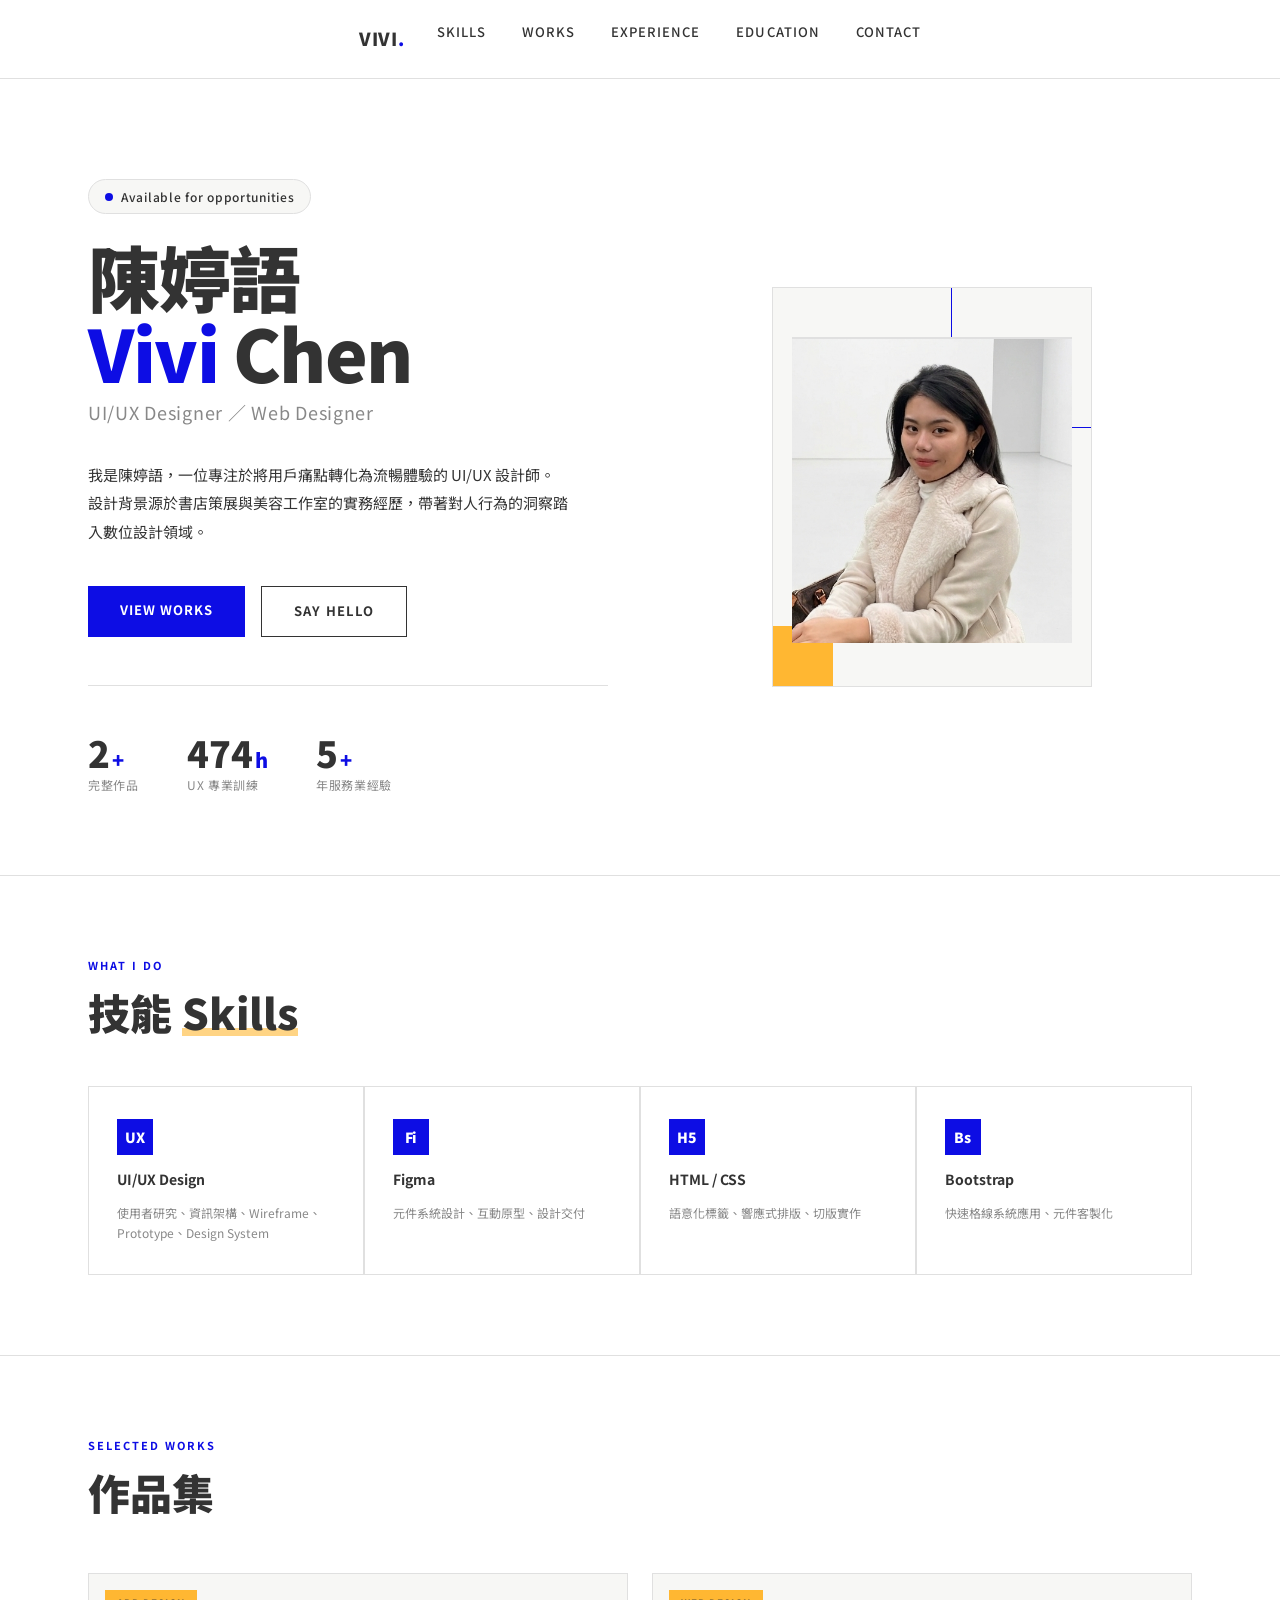
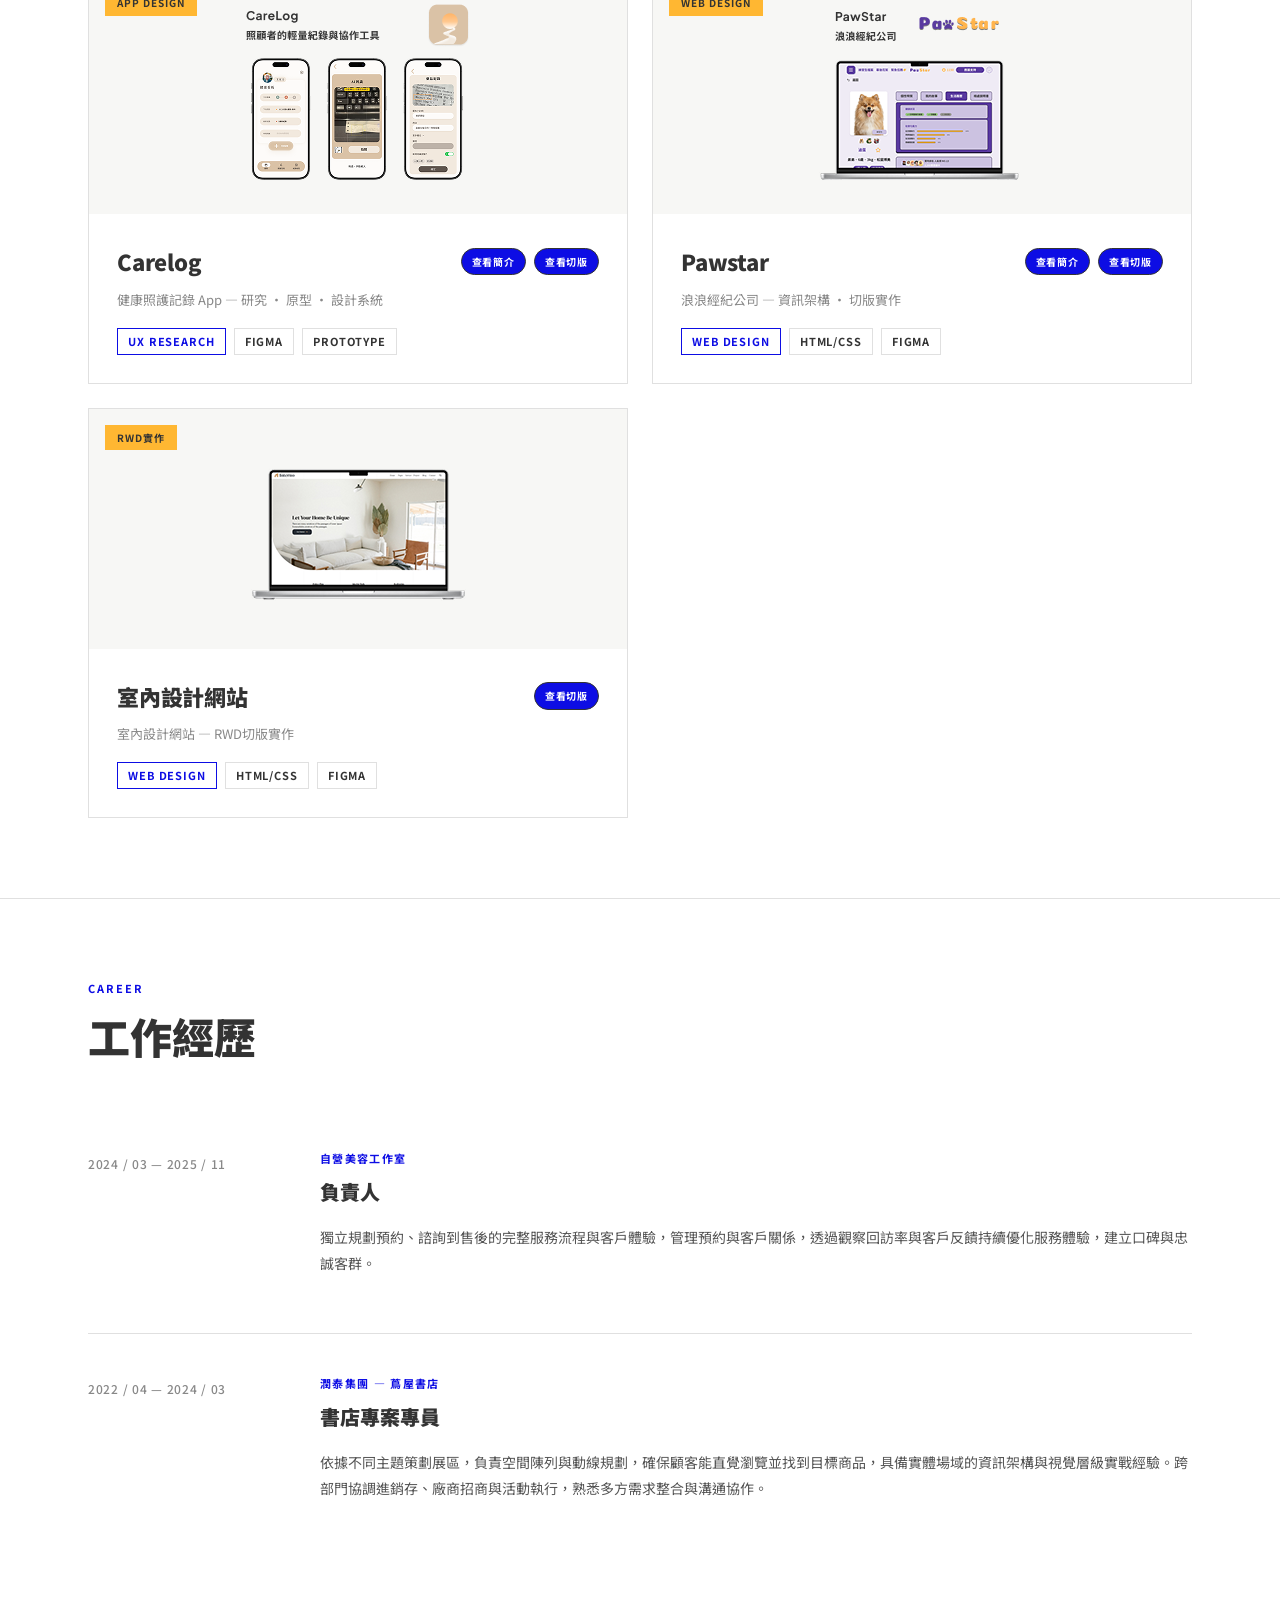
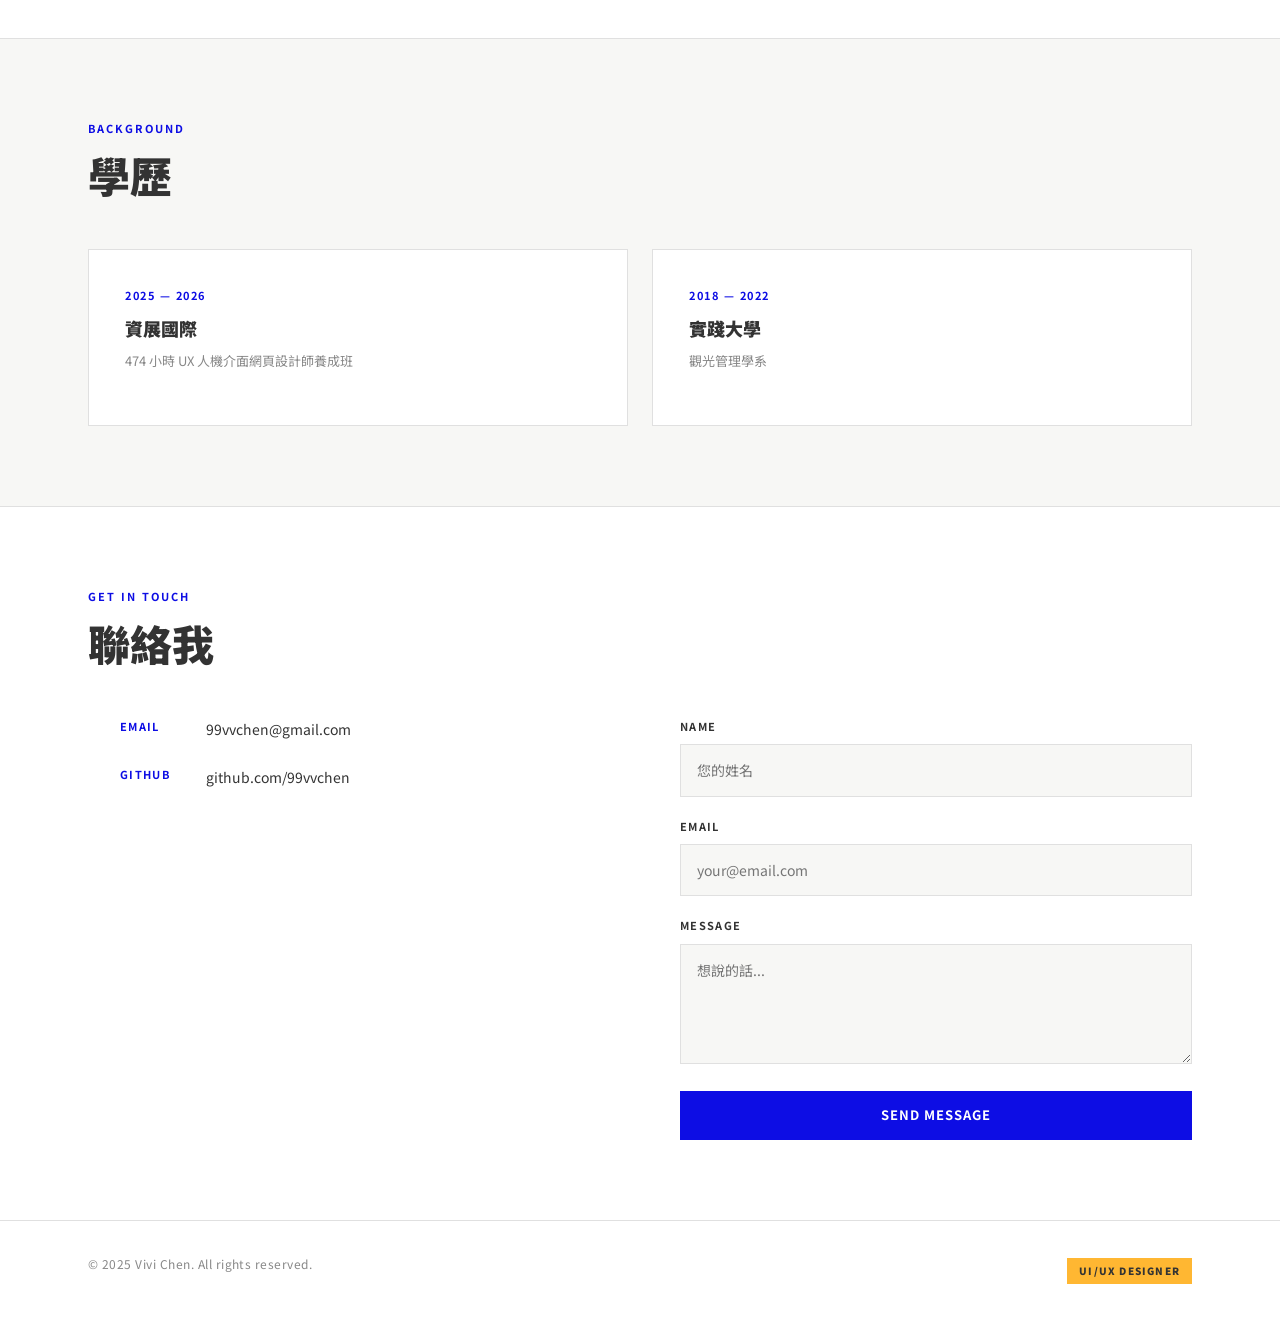
==== index.html @ 9d4f427c "initial commit" ====
<!DOCTYPE html>
<html lang="zh-TW">

<head>
  <meta charset="UTF-8" />
  <meta name="viewport" content="width=device-width, initial-scale=1.0" />
  <title>陳婷語 Vivi Chen｜UI/UX Designer</title>

  <!-- Google Fonts -->
  <link rel="preconnect" href="https://fonts.googleapis.com" />
  <link rel="preconnect" href="https://fonts.gstatic.com" crossorigin />
  <link href="https://fonts.googleapis.com/css2?family=Noto+Sans+TC:wght@300;400;500;700;900&display=swap"
    rel="stylesheet" />

  <!-- Bootstrap 5 -->
  <link rel="stylesheet" href="https://cdnjs.cloudflare.com/ajax/libs/bootstrap/5.3.3/css/bootstrap.min.css" />
  <link rel="stylesheet" href="style.css">


</head>

<body>

  <!-- ===== NAVBAR ===== -->
  <nav class="navbar">
    <div class="navbar-inner">
      <a href="#hero" class="navbar-logo">VIVI<span>.</span></a>
      <ul class="nav-links">
        <li><a href="#skills">Skills</a></li>
        <li><a href="#projects">Works</a></li>
        <li><a href="#experience">Experience</a></li>
        <li><a href="#education">Education</a></li>
        <li><a href="#contact">Contact</a></li>
      </ul>
    </div>
  </nav>

  <!-- ===== HERO ===== -->
  <section id="hero">
    <div class="section-wrap">
      <div class="hero-layout">
        <!-- Left -->
        <div>
          <div class="hero-badge">
            <span class="dot"></span>
            Available for opportunities
          </div>
          <h1 class="hero-name">
            陳婷語<br>
            <span class="highlight">Vivi</span> Chen
          </h1>
          <p class="hero-role">UI/UX Designer ／ Web Designer</p>
          <p class="hero-desc">
            <!-- 自我介紹 —— 請替換下方文字 -->
            我是陳婷語，一位專注於將用戶痛點轉化為流暢體驗的 UI/UX 設計師。設計背景源於書店策展與美容工作室的實務經歷，帶著對人行為的洞察踏入數位設計領域。
          </p>
          <div class="hero-cta-group">
            <a href="#projects" class="btn-primary-custom">View Works</a>
            <a href="mailto:99vvchen@gmail.com" class="btn-outline-custom">Say Hello</a>
          </div>

          <!-- Stats -->
          <div class="hero-stats">
            <div class="stat-item">
              <div class="stat-num">2<span>+</span></div>
              <div class="stat-label">完整作品</div>
            </div>
            <div class="stat-item">
              <div class="stat-num">474<span>h</span></div>
              <div class="stat-label">UX 專業訓練</div>
            </div>
            <div class="stat-item">
              <div class="stat-num">5<span>+</span></div>
              <div class="stat-label">年服務業經驗</div>
            </div>
          </div>
        </div>

        <!-- Right (Photo) -->
        <div class="hero-visual">
          <div class="hero-photo-frame">
            <div class="hero-photo-placeholder">
              <!-- 替換為 <img src="your-photo.jpg"> -->
              <svg viewBox="0 0 24 24" fill="none" stroke="currentColor" stroke-width="1.5">
                <circle cx="12" cy="8" r="4" />
                <path d="M4 20c0-4 3.6-7 8-7s8 3 8 7" />
              </svg>
              <img class="hero-photo" src="./img/profile.png" alt=""></span>
            </div>
          </div>
        </div>
      </div>
    </div>
  </section>

  <!-- ===== SKILLS ===== -->
  <section id="skills">
    <div class="section-wrap">
      <p class="section-title">What I do</p>
      <h2 class="section-heading">技能 <span class="accent-underline">Skills</span></h2>
      <div class="skills-grid">

        <div class="skill-cell">
          <div class="skill-icon">UX</div>
          <div class="skill-name">UI/UX Design</div>
          <div class="skill-desc">使用者研究、資訊架構、Wireframe、Prototype、Design System</div>
        </div>

        <div class="skill-cell">
          <div class="skill-icon">Fi</div>
          <div class="skill-name">Figma</div>
          <div class="skill-desc">元件系統設計、互動原型、設計交付</div>
        </div>

        <div class="skill-cell">
          <div class="skill-icon">H5</div>
          <div class="skill-name">HTML / CSS</div>
          <div class="skill-desc">語意化標籤、響應式排版、切版實作</div>
        </div>

        <div class="skill-cell">
          <div class="skill-icon">Bs</div>
          <div class="skill-name">Bootstrap</div>
          <div class="skill-desc">快速格線系統應用、元件客製化</div>
        </div>

        <!-- 可繼續新增 skill-cell -->

      </div>
    </div>
  </section>

  <!-- ===== PROJECTS ===== -->
  <section id="projects">
    <div class="section-wrap">
      <div class="projects-header">
        <div>
          <p class="section-title">Selected Works</p>
          <h2 class="section-heading">作品集</h2>
        </div>
      </div>
      <div class="projects-grid">

        <!-- Project 1 : Carelog -->
        <div class="project-card">
          <div class="project-thumb">
            <div class="project-thumb-label">App Design</div>
            <span><img class="project-cover-1" src="./img/carelog-cover.png" alt=""></span>
          </div>
          <div class="project-body">
            <div class="project-title-row">
              <p class="project-title">Carelog</p>
              <div class="project-btns">
                <a class="project-btn" href="https://www.figma.com/deck/brdWkbtN0t5r2YadvaaZKV" target="_blank">查看簡介</a>
                <a class="project-btn" href="https://99vvchen.github.io/carelog-health-platform/"
                  target="_blank">查看切版</a>
              </div>
            </div>
            <p class="project-sub">健康照護記錄 App — 研究 · 原型 · 設計系統</p>
            <div class="project-tags">
              <span class="tag blue">UX Research</span>
              <span class="tag">Figma</span>
              <span class="tag">Prototype</span>
            </div>
          </div>
        </div>

        <!-- Project 2 : Pawstar -->
        <div class="project-card">
          <div class="project-thumb">
            <!-- 替換為 <img src="pawstar-cover.jpg" style="width:100%;height:100%;object-fit:cover;"> -->
            <div class="project-thumb-label">Web Design</div>
            <span><img class="project-cover-2" src="./img/pawstar-cover.png" alt=""></span>
          </div>
          <div class="project-body">
            <div class="project-title-row">
              <p class="project-title">Pawstar</p>
              <div class="project-btns">
                <a class="project-btn" href="#" target="_blank">查看簡介</a>
                <a class="project-btn" href="#" target="_blank">查看切版</a>
              </div>
            </div>
            <p class="project-sub">浪浪經紀公司 — 資訊架構 · 切版實作</p>
            <div class="project-tags">
              <span class="tag blue">Web Design</span>
              <span class="tag">HTML/CSS</span>
              <span class="tag">Figma</span>
            </div>
          </div>
        </div>

        <!-- 可繼續新增 project-card -->
        <!-- Project 3 : 室內設計 -->
        <div class="project-card">
          <div class="project-thumb">
            <!-- 替換為 <img src="pawstar-cover.jpg" style="width:100%;height:100%;object-fit:cover;"> -->
            <div class="project-thumb-label">RWD實作</div>
            <span><img class="project-cover-2" src="./img/interio-cover.png" alt=""></span>
          </div>
          <div class="project-body">
            <div class="project-title-row">
              <p class="project-title">室內設計網站</p>
              <div class="project-btns">
                <a class="project-btn" href="https://99vvchen.github.io/interiorDesign/" target="_blank">查看切版</a>
              </div>
            </div>
            <p class="project-sub">室內設計網站 — RWD切版實作</p>
            <div class="project-tags">
              <span class="tag blue">Web Design</span>
              <span class="tag">HTML/CSS</span>
              <span class="tag">Figma</span>
            </div>
          </div>
        </div>

      </div>
    </div>
  </section>

  <!-- ===== EXPERIENCE ===== -->
  <section id="experience">
    <div class="section-wrap">
      <p class="section-title">Career</p>
      <h2 class="section-heading">工作經歷</h2>
      <div class="exp-list">

        <div class="exp-item">
          <div class="exp-period">2024 / 03 — 2025 / 11</div>
          <div>
            <p class="exp-company">自營美容工作室</p>
            <p class="exp-role">負責人</p>
            <p class="exp-desc">
              獨立規劃預約、諮詢到售後的完整服務流程與客戶體驗，管理預約與客戶關係，透過觀察回訪率與客戶反饋持續優化服務體驗，建立口碑與忠誠客群。
            </p>
          </div>
        </div>

        <div class="exp-item">
          <div class="exp-period">2022 / 04 — 2024 / 03</div>
          <div>
            <p class="exp-company">潤泰集團 — 蔦屋書店</p>
            <p class="exp-role">書店專案專員</p>
            <p class="exp-desc">
              依據不同主題策劃展區，負責空間陳列與動線規劃，確保顧客能直覺瀏覽並找到目標商品，具備實體場域的資訊架構與視覺層級實戰經驗。跨部門協調進銷存、廠商招商與活動執行，熟悉多方需求整合與溝通協作。
            </p>
          </div>
        </div>

      </div>
    </div>
  </section>

  <!-- ===== EDUCATION ===== -->
  <section id="education">
    <div class="section-wrap">
      <p class="section-title">Background</p>
      <h2 class="section-heading">學歷</h2>
      <div class="edu-grid">

        <div class="edu-card">
          <p class="edu-year">2025 — 2026</p>
          <p class="edu-school">資展國際</p>
          <p class="edu-dept">474 小時 UX 人機介面網頁設計師養成班</p>
        </div>

        <div class="edu-card">
          <p class="edu-year">2018 — 2022</p>
          <p class="edu-school">實踐大學</p>
          <p class="edu-dept">觀光管理學系</p>
        </div>

      </div>
    </div>
  </section>

  <!-- ===== CONTACT ===== -->
  <section id="contact">
    <div class="section-wrap">
      <p class="section-title">Get in touch</p>
      <h2 class="section-heading">聯絡我</h2>
      <div class="contact-inner">

        <!-- Info -->
        <div>
          <ul class="contact-info-list">
            <li>
              <span class="contact-label">Email</span>
              <span class="contact-val"><a href="mailto:99vvchen@gmail.com">99vvchen@gmail.com</a></span>
            </li>
            <li>
              <span class="contact-label">GitHub</span>
              <span class="contact-val"><a href="https://github.com/99vvchen"
                  target="_blank">github.com/99vvchen</a></span>
            </li>
          </ul>
        </div>

        <!-- Form -->
        <div class="contact-form">
          <div class="form-field">
            <label>Name</label>
            <input type="text" placeholder="您的姓名" />
          </div>
          <div class="form-field">
            <label>Email</label>
            <input type="email" placeholder="your@email.com" />
          </div>
          <div class="form-field">
            <label>Message</label>
            <textarea placeholder="想說的話..."></textarea>
          </div>
          <button class="btn-primary-custom" style="width:100%;cursor:pointer;">Send Message</button>
        </div>

      </div>
    </div>
  </section>

  <!-- ===== FOOTER ===== -->
  <footer>
    <div class="section-wrap">
      <div class="footer-inner">
        <p class="footer-copy">© 2025 Vivi Chen. All rights reserved.</p>
        <span class="footer-tag">UI/UX Designer</span>
      </div>
    </div>
  </footer>

  <!-- Bootstrap JS -->
  <script src="https://cdnjs.cloudflare.com/ajax/libs/bootstrap/5.3.3/js/bootstrap.bundle.min.js"></script>

</body>

</html>
---- style.css ----
/* ===== CSS VARIABLES ===== */
    :root {
      --primary:   #333333;
      --accent-b:  #0D0DE4;
      --accent-y:  #FFB732;
      --white:     #ffffff;
      --light-bg:  #F7F7F5;
      --border:    #E0E0E0;
      --text-muted: #888888;
      --font: 'Noto Sans TC', sans-serif;
    }

    /* ===== BASE ===== */
    *, *::before, *::after { box-sizing: border-box; margin: 0; padding: 0; }
    html { scroll-behavior: smooth; }
    body {
      font-family: var(--font);
      color: var(--primary);
      background: var(--white);
      line-height: 1.75;
      font-size: 15px;
    }

    /* ===== NAVBAR ===== */
    .navbar {
      background: var(--white);
      border-bottom: 1.5px solid var(--border);
      padding: 0 0;
      position: sticky;
      top: 0;
      z-index: 1000;
    }
    .navbar-inner {
      display: flex;
      align-items: center;
      justify-content: space-between;
      padding: 18px 48px;
      max-width: 1200px;
      margin: 0 auto;
    }
    .navbar-logo {
      font-size: 18px;
      font-weight: 900;
      letter-spacing: .04em;
      color: var(--primary);
      text-decoration: none;
    }
    .navbar-logo span { color: var(--accent-b); }
    .nav-links {
      display: flex;
      gap: 36px;
      list-style: none;
    }
    .nav-links a {
      font-size: 13px;
      font-weight: 500;
      letter-spacing: .08em;
      text-transform: uppercase;
      color: var(--primary);
      text-decoration: none;
      position: relative;
      transition: color .2s;
    }
    .nav-links a::after {
      content: '';
      position: absolute;
      bottom: -3px; left: 0;
      width: 0; height: 2px;
      background: var(--accent-b);
      transition: width .25s;
    }
    .nav-links a:hover { color: var(--accent-b); }
    .nav-links a:hover::after { width: 100%; }

    /* ===== SECTION WRAPPER ===== */
    .section-wrap {
      max-width: 1200px;
      margin: 0 auto;
      padding: 0 48px;
    }
    .section-title {
      font-size: 11px;
      font-weight: 700;
      letter-spacing: .18em;
      text-transform: uppercase;
      color: var(--accent-b);
      margin-bottom: 12px;
    }
    .section-heading {
      font-size: clamp(28px, 4vw, 42px);
      font-weight: 900;
      line-height: 1.2;
      color: var(--primary);
    }

    /* ===== HERO ===== */
    #hero {
      padding: 100px 0 80px;
      border-bottom: 1.5px solid var(--border);
    }
    .hero-layout {
      display: grid;
      grid-template-columns: 1fr 1fr;
      gap: 64px;
      align-items: center;
    }
    .hero-badge {
      display: inline-flex;
      align-items: center;
      gap: 8px;
      background: var(--light-bg);
      border: 1.5px solid var(--border);
      border-radius: 100px;
      padding: 6px 16px;
      font-size: 12px;
      font-weight: 500;
      letter-spacing: .06em;
      margin-bottom: 24px;
    }
    .hero-badge .dot {
      width: 8px; height: 8px;
      border-radius: 50%;
      background: var(--accent-b);
    }
    .hero-name {
      font-size: clamp(40px, 6vw, 72px);
      font-weight: 900;
      line-height: 1.05;
      letter-spacing: -.02em;
      color: var(--primary);
      margin-bottom: 8px;
    }
    .hero-name .highlight {
      color: var(--accent-b);
    }
    .hero-role {
      font-size: clamp(14px, 2vw, 18px);
      font-weight: 400;
      color: var(--text-muted);
      margin-bottom: 32px;
      letter-spacing: .04em;
    }
    .hero-desc {
      font-size: 15px;
      line-height: 1.9;
      color: var(--primary);
      margin-bottom: 40px;
      max-width: 480px;
    }
    .hero-cta-group { display: flex; gap: 16px; flex-wrap: wrap; }
    .btn-primary-custom {
      background: var(--accent-b);
      color: var(--white);
      border: none;
      padding: 13px 32px;
      font-size: 13px;
      font-weight: 700;
      letter-spacing: .08em;
      text-transform: uppercase;
      text-decoration: none;
      display: inline-block;
      transition: background .2s, transform .15s;
    }
    .btn-primary-custom:hover {
      background: #0b0bc4;
      color: var(--white);
      transform: translateY(-2px);
    }
    .btn-outline-custom {
      background: transparent;
      color: var(--primary);
      border: 1.5px solid var(--primary);
      padding: 13px 32px;
      font-size: 13px;
      font-weight: 700;
      letter-spacing: .08em;
      text-transform: uppercase;
      text-decoration: none;
      display: inline-block;
      transition: background .2s, color .2s;
    }
    .btn-outline-custom:hover {
      background: var(--primary);
      color: var(--white);
    }

    /* Hero visual side */
    .hero-visual {
      position: relative;
      display: flex;
      justify-content: center;
      align-items: center;
    }
    .hero-photo-frame {
      width: 320px;
      height: 400px;
      background: var(--light-bg);
      border: 1.5px solid var(--border);
      position: relative;
      display: flex;
      align-items: center;
      justify-content: center;
      overflow: hidden;
    }
    .hero-photo-frame::before {
      content: '';
      position: absolute;
      top: -20px; right: -20px;
      width: 160px; height: 160px;
      border: 1.5px solid var(--accent-b);
      z-index: 0;
    }
    .hero-photo-frame::after {
      content: '';
      position: absolute;
      bottom: -20px; left: -20px;
      width: 80px; height: 80px;
      background: var(--accent-y);
      z-index: 0;
    }
    .hero-photo-placeholder {
      width: 280px;
      height: 300px;
      background: var(--border);
      display: flex;
      flex-direction: column;
      align-items: center;
      justify-content: center;
      gap: 8px;
      color: var(--text-muted);
      font-size: 12px;
      letter-spacing: .06em;
      position: relative;
      z-index: 1;
    }
    .hero-photo-placeholder svg {
      width: 48px; height: 48px;
      opacity: .3;
    }

    /* hero stats row */
    .hero-stats {
      display: flex;
      gap: 48px;
      margin-top: 48px;
      padding-top: 48px;
      border-top: 1.5px solid var(--border);
    }
    .hero-photo{
      width: 100%;
      
      
    }
    .stat-item {}
    .stat-num {
      font-size: 36px;
      font-weight: 900;
      color: var(--primary);
      line-height: 1;
      display: flex;
      align-items: baseline;
      gap: 2px;
    }
    .stat-num span { color: var(--accent-b); font-size: 20px; }
    .stat-label {
      font-size: 12px;
      color: var(--text-muted);
      letter-spacing: .06em;
      margin-top: 4px;
    }

    /* ===== SKILLS ===== */
    #skills {
      padding: 80px 0;
      border-bottom: 1.5px solid var(--border);
    }
    .skills-grid {
      display: grid;
      grid-template-columns: repeat(auto-fit, minmax(180px, 1fr));
      gap: 1.5px;
      background: var(--border);
      border: 1.5px solid var(--border);
      margin-top: 48px;
    }
    .skill-cell {
      background: var(--white);
      padding: 32px 28px;
      display: flex;
      flex-direction: column;
      gap: 12px;
      transition: background .2s;
    }
    .skill-cell:hover { background: var(--light-bg); }
    .skill-icon {
      width: 36px; height: 36px;
      background: var(--accent-b);
      display: flex;
      align-items: center;
      justify-content: center;
      color: var(--white);
      font-size: 14px;
      font-weight: 900;
      letter-spacing: -.02em;
    }
    .skill-name {
      font-size: 14px;
      font-weight: 700;
      color: var(--primary);
    }
    .skill-desc {
      font-size: 12px;
      color: var(--text-muted);
      line-height: 1.6;
    }

    /* ===== PROJECTS ===== */
    #projects {
      padding: 80px 0;
      border-bottom: 1.5px solid var(--border);
    }
    .projects-header {
      display: flex;
      align-items: flex-end;
      justify-content: space-between;
      margin-bottom: 48px;
    }
    .projects-grid {
      display: grid;
      grid-template-columns: 1fr 1fr;
      gap: 24px;
    }
    .project-card {
      border: 1.5px solid var(--border);
      overflow: hidden;
      cursor: pointer;
      transition: transform .2s, box-shadow .2s;
    }
    .project-card:hover {
      transform: translateY(-4px);
      box-shadow: 8px 8px 0 var(--accent-b);
    }
    .project-cover-1{
      width:100%;
      height:100%;
      object-fit:cover;
    }
    .project-thumb {
      height: 240px;
      background: var(--light-bg);
      display: flex;
      align-items: center;
      justify-content: center;
      font-size: 12px;
      color: var(--text-muted);
      letter-spacing: .06em;
      position: relative;
      overflow: hidden;
    }
    .project-thumb-label {
      position: absolute;
      top: 16px; left: 16px;
      background: var(--accent-y);
      color: var(--primary);
      font-size: 10px;
      font-weight: 700;
      letter-spacing: .1em;
      text-transform: uppercase;
      padding: 4px 12px;
    }
    .project-body { padding: 28px; }
    .project-title-row {
      display: flex;
      align-items: center;
      justify-content: space-between;
      gap: 12px;
      margin-bottom: 8px;
      flex-wrap: wrap;
    }
    .project-title {
      font-size: 22px;
      font-weight: 900;
      color: var(--primary);
      margin-bottom: 0;
      letter-spacing: -.01em;
    }
    .project-btns {
      display: flex;
      gap: 8px;
      flex-shrink: 0;
    }
    .project-btn {
      font-size: 10px;
      font-weight: 700;
      letter-spacing: .08em;
      text-transform: uppercase;
      border: 1.5px solid var(--primary);
      border-radius: 999px;
      padding: 4px 10px;
      background-color: var(--accent-b);
      color:var(--white) ;
      text-decoration: none;
      transition: background .15s, color .15s;
    }
    .project-btn:hover {
      background: var(--primary);
      background-color: var(--white);
      color:var(--accent-b) ;
    }
    .project-sub {
      font-size: 13px;
      color: var(--text-muted);
      margin-bottom: 16px;
    }
    .project-tags {
      display: flex;
      flex-wrap: wrap;
      gap: 8px;
    }
    .tag {
      font-size: 11px;
      font-weight: 700;
      letter-spacing: .08em;
      text-transform: uppercase;
      border: 1.5px solid var(--border);
      padding: 3px 10px;
      color: var(--primary);
    }
    .tag.blue { border-color: var(--accent-b); color: var(--accent-b); }

    /* ===== EXPERIENCE ===== */
    #experience {
      padding: 80px 0;
      border-bottom: 1.5px solid var(--border);
    }
    .exp-list { margin-top: 48px; }
    .exp-item {
      display: grid;
      grid-template-columns: 200px 1fr;
      gap: 32px;
      padding: 40px 0;
      border-bottom: 1.5px solid var(--border);
    }
    .exp-item:last-child { border-bottom: none; }
    .exp-period {
      font-size: 12px;
      color: var(--text-muted);
      letter-spacing: .06em;
      font-weight: 500;
      padding-top: 4px;
    }
    .exp-company {
      font-size: 11px;
      font-weight: 700;
      letter-spacing: .12em;
      text-transform: uppercase;
      color: var(--accent-b);
      margin-bottom: 6px;
    }
    .exp-role {
      font-size: 20px;
      font-weight: 900;
      color: var(--primary);
      margin-bottom: 16px;
    }
    .exp-desc {
      font-size: 14px;
      line-height: 1.85;
      color: #555;
    }

    /* ===== EDUCATION ===== */
    #education {
      padding: 80px 0;
      border-bottom: 1.5px solid var(--border);
      background: var(--light-bg);
    }
    .edu-grid {
      display: grid;
      grid-template-columns: 1fr 1fr;
      gap: 24px;
      margin-top: 48px;
    }
    .edu-card {
      background: var(--white);
      border: 1.5px solid var(--border);
      padding: 36px;
    }
    .edu-year {
      font-size: 11px;
      font-weight: 700;
      letter-spacing: .14em;
      text-transform: uppercase;
      color: var(--accent-b);
      margin-bottom: 8px;
    }
    .edu-school {
      font-size: 18px;
      font-weight: 900;
      color: var(--primary);
      margin-bottom: 6px;
    }
    .edu-dept {
      font-size: 13px;
      color: var(--text-muted);
    }

    /* ===== CONTACT ===== */
    #contact {
      padding: 80px 0;
    }
    .contact-inner {
      display: grid;
      grid-template-columns: 1fr 1fr;
      gap: 80px;
      align-items: start;
      margin-top: 48px;
    }
    .contact-info-list {
      list-style: none;
      display: flex;
      flex-direction: column;
      gap: 24px;
    }
    .contact-info-list li {
      display: flex;
      gap: 16px;
      align-items: flex-start;
    }
    .contact-label {
      font-size: 11px;
      font-weight: 700;
      letter-spacing: .12em;
      text-transform: uppercase;
      color: var(--accent-b);
      min-width: 70px;
    }
    .contact-val {
      font-size: 14px;
      color: var(--primary);
      word-break: break-all;
    }
    .contact-val a {
      color: var(--primary);
      text-decoration: none;
      border-bottom: 1px solid transparent;
      transition: border-color .2s;
    }
    .contact-val a:hover { border-color: var(--accent-b); color: var(--accent-b); }

    /* Contact form */
    .contact-form {}
    .form-field {
      margin-bottom: 20px;
    }
    .form-field label {
      display: block;
      font-size: 11px;
      font-weight: 700;
      letter-spacing: .12em;
      text-transform: uppercase;
      color: var(--primary);
      margin-bottom: 8px;
    }
    .form-field input,
    .form-field textarea {
      width: 100%;
      border: 1.5px solid var(--border);
      background: var(--light-bg);
      padding: 13px 16px;
      font-family: var(--font);
      font-size: 14px;
      color: var(--primary);
      outline: none;
      transition: border-color .2s;
      border-radius: 0;
    }
    .form-field input:focus,
    .form-field textarea:focus { border-color: var(--accent-b); }
    .form-field textarea { min-height: 120px; resize: vertical; }

    /* ===== FOOTER ===== */
    footer {
      border-top: 1.5px solid var(--border);
      padding: 32px 0;
    }
    .footer-inner {
      display: flex;
      align-items: center;
      justify-content: space-between;
    }
    .footer-copy {
      font-size: 12px;
      color: var(--text-muted);
      letter-spacing: .04em;
    }
    .footer-tag {
      background: var(--accent-y);
      color: var(--primary);
      font-size: 10px;
      font-weight: 900;
      letter-spacing: .12em;
      text-transform: uppercase;
      padding: 4px 12px;
    }

    /* ===== UTILS ===== */
    .accent-underline {
      display: inline-block;
      position: relative;
    }
    .accent-underline::after {
      content: '';
      position: absolute;
      bottom: 2px; left: 0;
      width: 100%; height: 8px;
      background: var(--accent-y);
      z-index: -1;
      opacity: .6;
    }

    /* ===== RESPONSIVE ===== */
    @media (max-width: 992px) {
      .hero-layout { grid-template-columns: 1fr; }
      .hero-visual { display: none; }
      .projects-grid { grid-template-columns: 1fr; }
      .contact-inner { grid-template-columns: 1fr; gap: 48px; }
      .exp-item { grid-template-columns: 1fr; gap: 8px; }
      .edu-grid { grid-template-columns: 1fr; }
      .navbar-inner { padding: 18px 24px; }
      .section-wrap { padding: 0 24px; }
    }
    @media (max-width: 640px) {
      .nav-links { display: none; }
      .hero-stats { flex-direction: column; gap: 24px; }
      .skills-grid { grid-template-columns: 1fr 1fr; }
    }
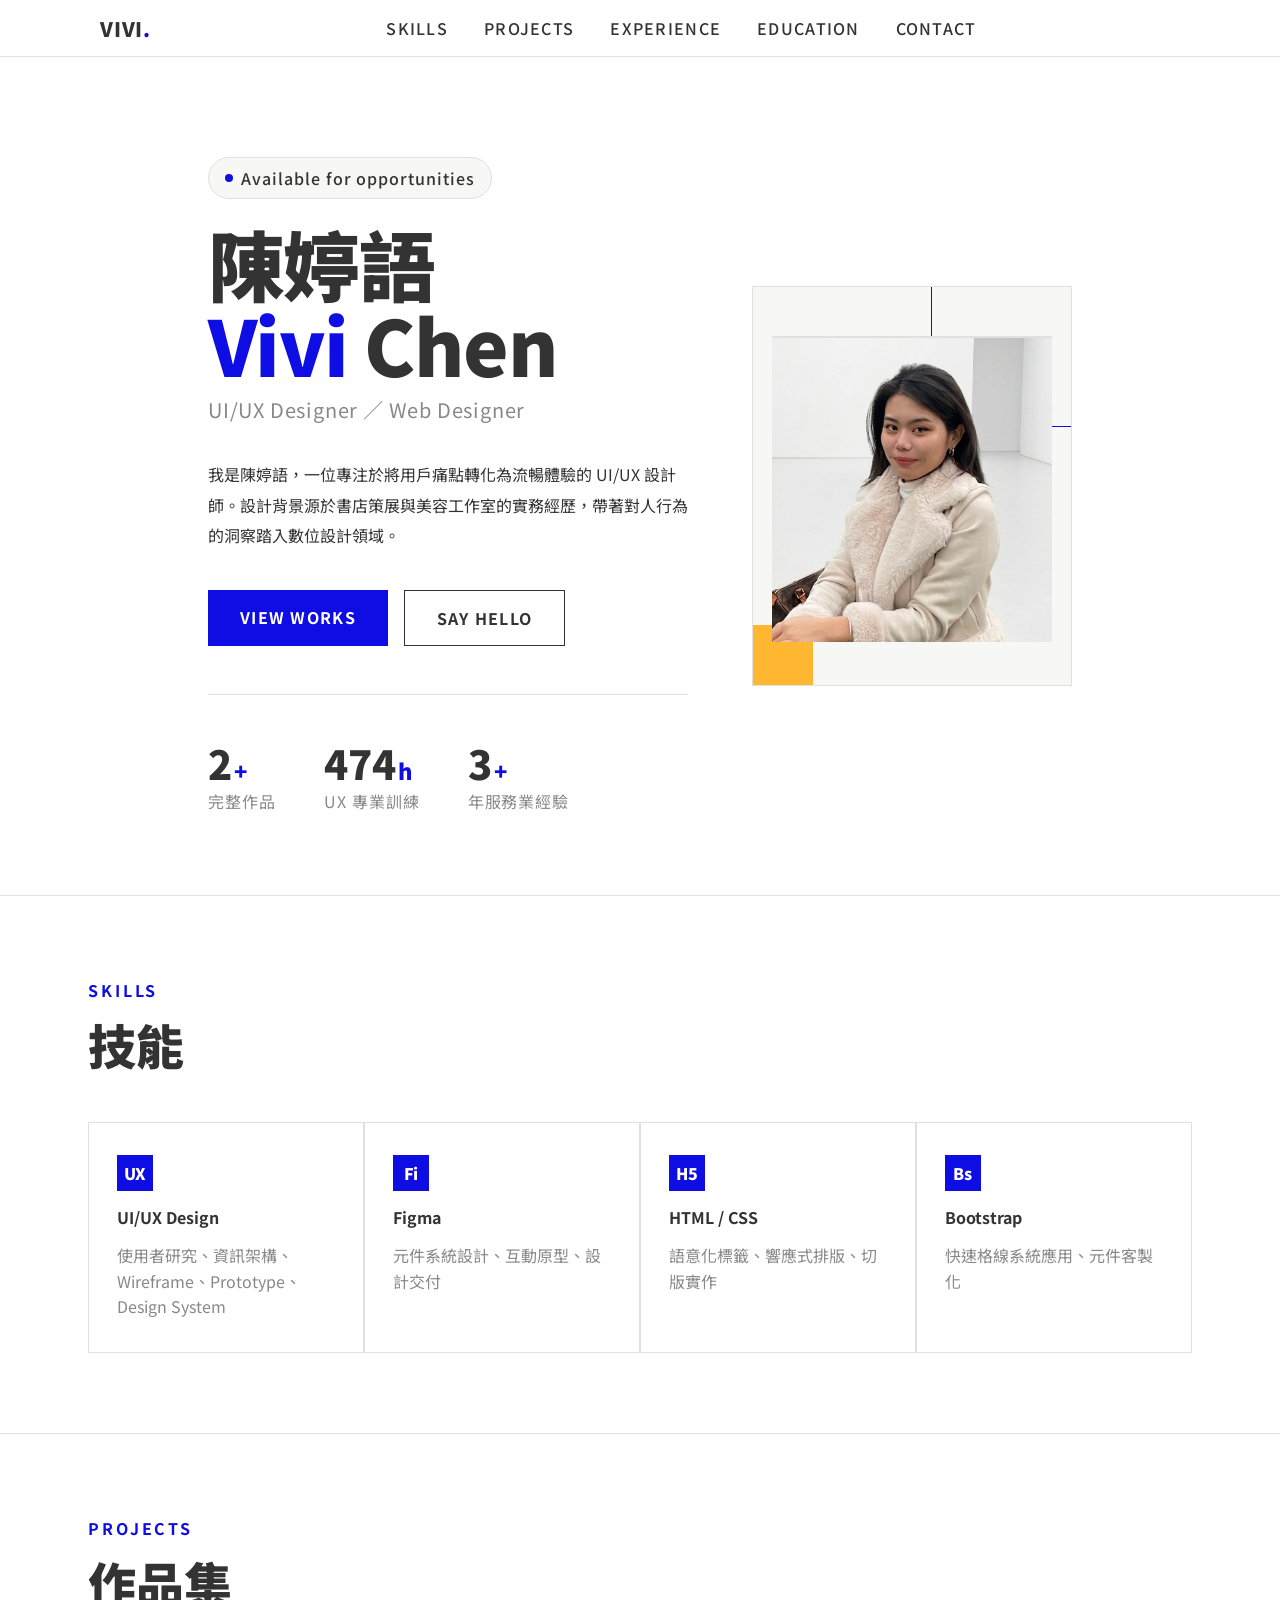
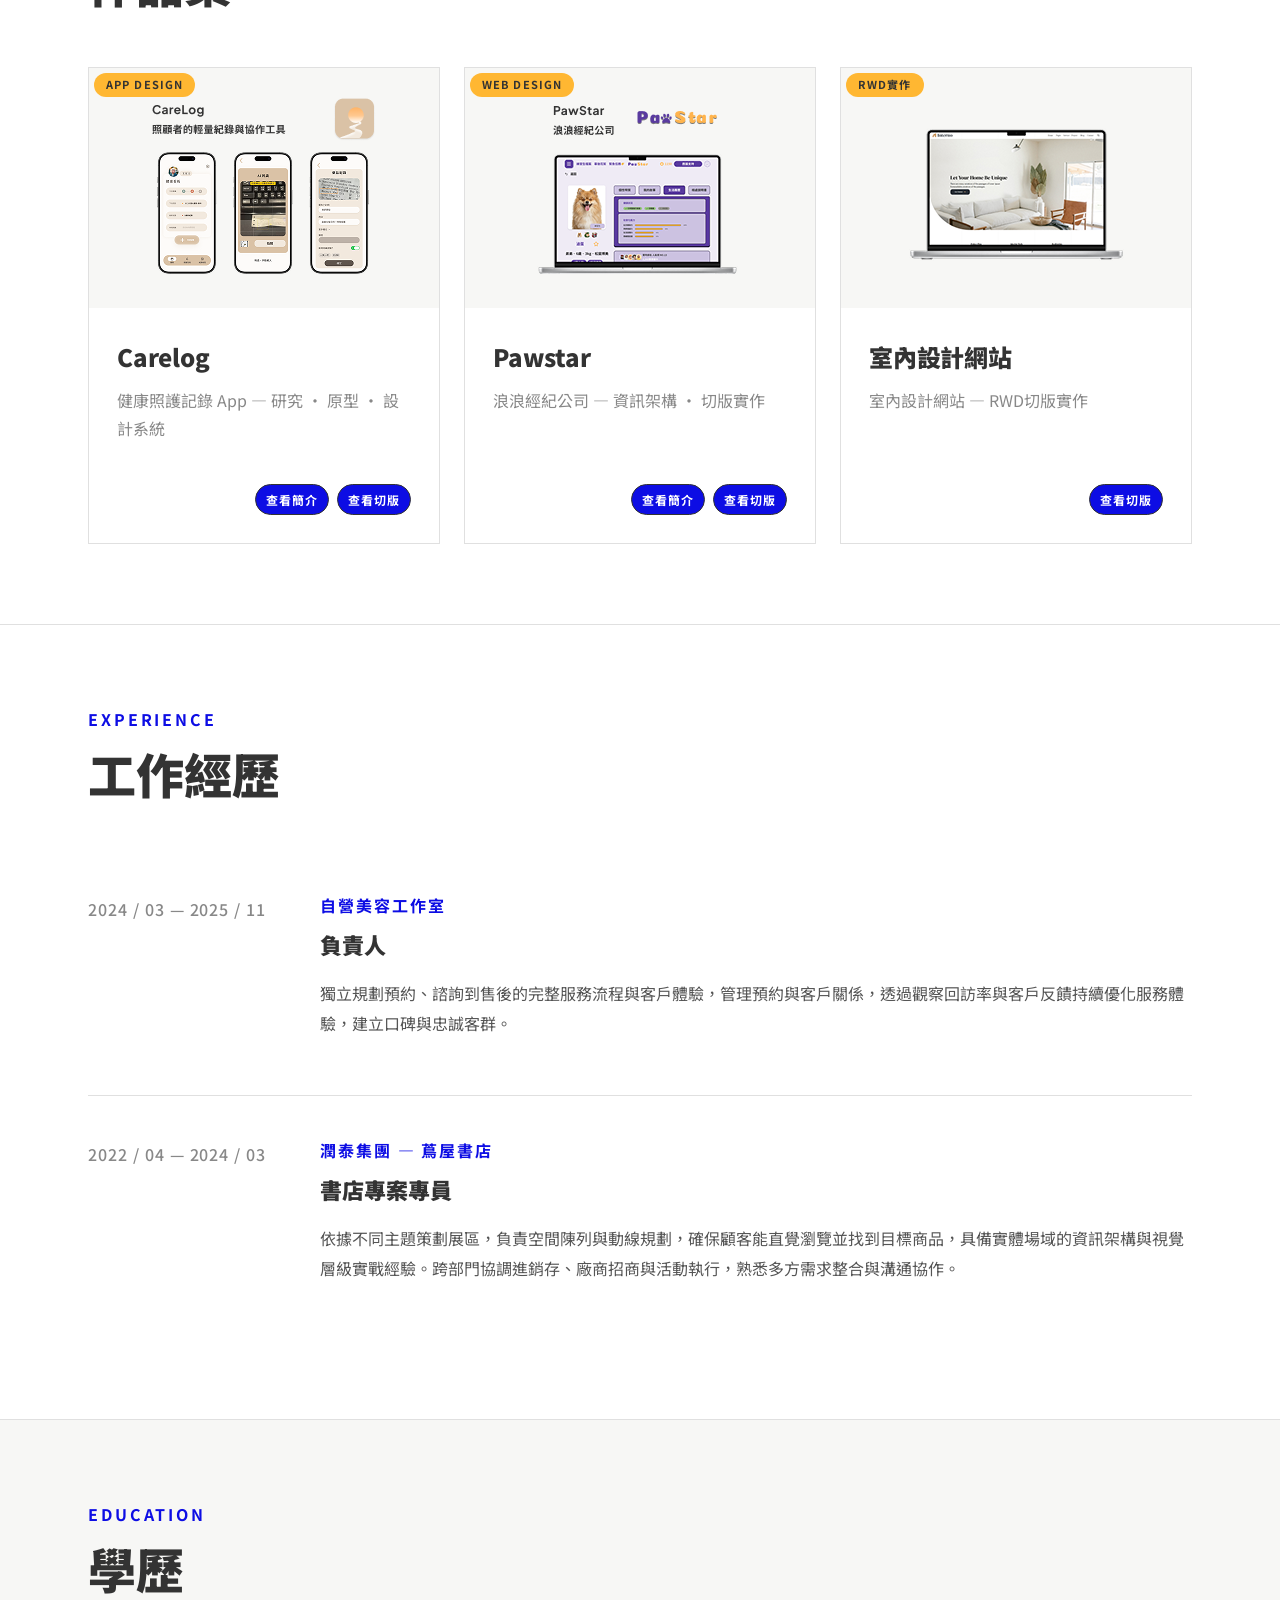
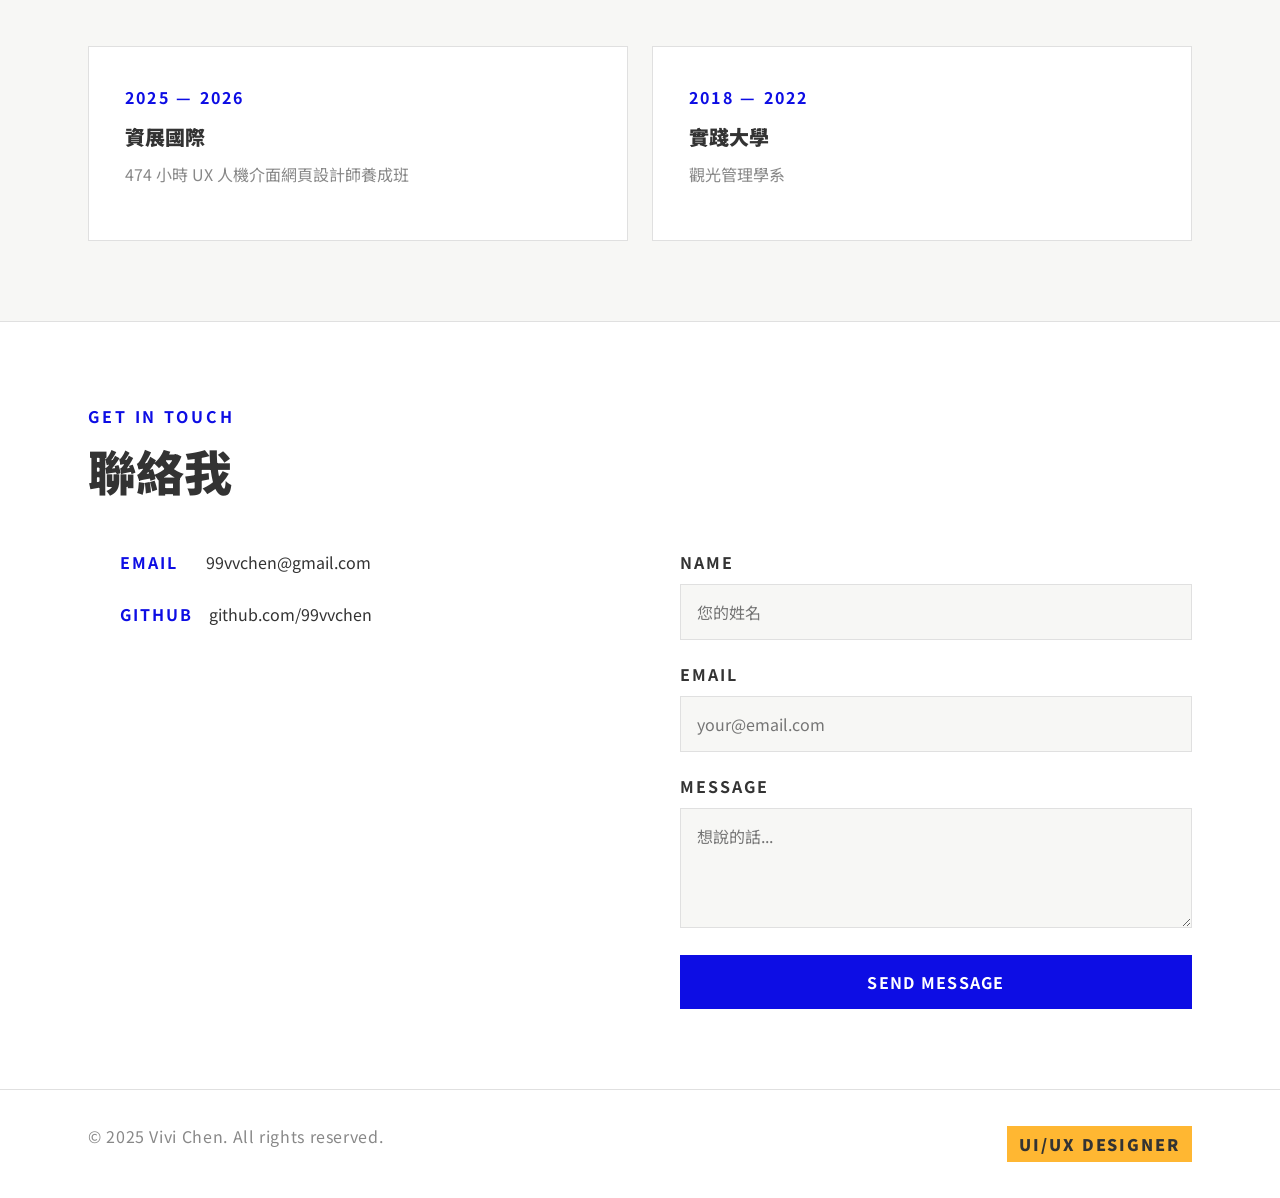
==== commit 7c00ca0f: "fix:nav fonts block" ====
--- a/index.html
+++ b/index.html
@@ -23,11 +23,11 @@
 
   <!-- ===== NAVBAR ===== -->
   <nav class="navbar">
+    <a href="#hero" class="navbar-logo">VIVI<span>.</span></a>
     <div class="navbar-inner">
-      <a href="#hero" class="navbar-logo">VIVI<span>.</span></a>
       <ul class="nav-links">
         <li><a href="#skills">Skills</a></li>
-        <li><a href="#projects">Works</a></li>
+        <li><a href="#projects">Projects</a></li>
         <li><a href="#experience">Experience</a></li>
         <li><a href="#education">Education</a></li>
         <li><a href="#contact">Contact</a></li>
@@ -70,7 +70,7 @@
               <div class="stat-label">UX 專業訓練</div>
             </div>
             <div class="stat-item">
-              <div class="stat-num">5<span>+</span></div>
+              <div class="stat-num">3<span>+</span></div>
               <div class="stat-label">年服務業經驗</div>
             </div>
           </div>
@@ -96,8 +96,8 @@
   <!-- ===== SKILLS ===== -->
   <section id="skills">
     <div class="section-wrap">
-      <p class="section-title">What I do</p>
-      <h2 class="section-heading">技能 <span class="accent-underline">Skills</span></h2>
+      <p class="section-title">Skills</p>
+      <h2 class="section-heading">技能 </h2>
       <div class="skills-grid">
 
         <div class="skill-cell">
@@ -135,7 +135,7 @@
     <div class="section-wrap">
       <div class="projects-header">
         <div>
-          <p class="section-title">Selected Works</p>
+          <p class="section-title">Projects</p>
           <h2 class="section-heading">作品集</h2>
         </div>
       </div>
@@ -150,18 +150,14 @@
           <div class="project-body">
             <div class="project-title-row">
               <p class="project-title">Carelog</p>
-              <div class="project-btns">
-                <a class="project-btn" href="https://www.figma.com/deck/brdWkbtN0t5r2YadvaaZKV" target="_blank">查看簡介</a>
-                <a class="project-btn" href="https://99vvchen.github.io/carelog-health-platform/"
-                  target="_blank">查看切版</a>
+            </div>
+            <p class="project-sub">健康照護記錄 App — 研究 · 原型 · 設計系統</p>
+
+            <div class="project-btns">
+              <a class="project-btn" href="https://www.figma.com/deck/brdWkbtN0t5r2YadvaaZKV" target="_blank">查看簡介</a>
+              <a class="project-btn" href="https://99vvchen.github.io/carelog-health-platform/"
+                target="_blank">查看切版</a>
               </div>
-            </div>
-            <p class="project-sub">健康照護記錄 App — 研究 · 原型 · 設計系統</p>
-            <div class="project-tags">
-              <span class="tag blue">UX Research</span>
-              <span class="tag">Figma</span>
-              <span class="tag">Prototype</span>
-            </div>
           </div>
         </div>
 
@@ -175,17 +171,12 @@
           <div class="project-body">
             <div class="project-title-row">
               <p class="project-title">Pawstar</p>
-              <div class="project-btns">
-                <a class="project-btn" href="#" target="_blank">查看簡介</a>
-                <a class="project-btn" href="#" target="_blank">查看切版</a>
+            </div>
+            <p class="project-sub">浪浪經紀公司 — 資訊架構 · 切版實作</p>
+            <div class="project-btns">
+              <a class="project-btn" href="#" target="_blank">查看簡介</a>
+              <a class="project-btn" href="#" target="_blank">查看切版</a>
               </div>
-            </div>
-            <p class="project-sub">浪浪經紀公司 — 資訊架構 · 切版實作</p>
-            <div class="project-tags">
-              <span class="tag blue">Web Design</span>
-              <span class="tag">HTML/CSS</span>
-              <span class="tag">Figma</span>
-            </div>
           </div>
         </div>
 
@@ -200,16 +191,11 @@
           <div class="project-body">
             <div class="project-title-row">
               <p class="project-title">室內設計網站</p>
-              <div class="project-btns">
+            </div>
+            <p class="project-sub">室內設計網站 — RWD切版實作</p>
+            <div class="project-btns">
                 <a class="project-btn" href="https://99vvchen.github.io/interiorDesign/" target="_blank">查看切版</a>
               </div>
-            </div>
-            <p class="project-sub">室內設計網站 — RWD切版實作</p>
-            <div class="project-tags">
-              <span class="tag blue">Web Design</span>
-              <span class="tag">HTML/CSS</span>
-              <span class="tag">Figma</span>
-            </div>
           </div>
         </div>
 
@@ -220,7 +206,7 @@
   <!-- ===== EXPERIENCE ===== -->
   <section id="experience">
     <div class="section-wrap">
-      <p class="section-title">Career</p>
+      <p class="section-title">Experience</p>
       <h2 class="section-heading">工作經歷</h2>
       <div class="exp-list">
 
@@ -253,7 +239,7 @@
   <!-- ===== EDUCATION ===== -->
   <section id="education">
     <div class="section-wrap">
-      <p class="section-title">Background</p>
+      <p class="section-title">Education</p>
       <h2 class="section-heading">學歷</h2>
       <div class="edu-grid">
 
--- a/style.css
+++ b/style.css
@@ -18,41 +18,50 @@
       color: var(--primary);
       background: var(--white);
       line-height: 1.75;
-      font-size: 15px;
+      font-size: 16px;
     }
 
     /* ===== NAVBAR ===== */
     .navbar {
       background: var(--white);
       border-bottom: 1.5px solid var(--border);
-      padding: 0 0;
+      display: flex;
+      justify-content: space-around;
+      padding: 10px 100px;
       position: sticky;
       top: 0;
       z-index: 1000;
     }
     .navbar-inner {
-      display: flex;
-      align-items: center;
-      justify-content: space-between;
+      position: relative;
+      display: flex;
+      align-items: center;
       padding: 18px 48px;
       max-width: 1200px;
       margin: 0 auto;
     }
     .navbar-logo {
-      font-size: 18px;
+      font-size: clamp(16px, 2vw, 20px);
       font-weight: 900;
       letter-spacing: .04em;
       color: var(--primary);
       text-decoration: none;
+      flex-shrink: 0;
+      display: flex;
+      align-items: center;
     }
     .navbar-logo span { color: var(--accent-b); }
     .nav-links {
+      position: absolute;
+      left: 50%;
+      top: 50%;
+      transform: translate(-50%, -50%);
       display: flex;
       gap: 36px;
       list-style: none;
     }
     .nav-links a {
-      font-size: 13px;
+      font-size: 16px;
       font-weight: 500;
       letter-spacing: .08em;
       text-transform: uppercase;
@@ -79,7 +88,7 @@
       padding: 0 48px;
     }
     .section-title {
-      font-size: 11px;
+      font-size: 16px;
       font-weight: 700;
       letter-spacing: .18em;
       text-transform: uppercase;
@@ -87,7 +96,7 @@
       margin-bottom: 12px;
     }
     .section-heading {
-      font-size: clamp(28px, 4vw, 42px);
+      font-size: clamp(32px, 4vw, 48px);
       font-weight: 900;
       line-height: 1.2;
       color: var(--primary);
@@ -95,13 +104,18 @@
 
     /* ===== HERO ===== */
     #hero {
+      display: flex;
+      justify-content:center ;
+      align-content: center;
       padding: 100px 0 80px;
       border-bottom: 1.5px solid var(--border);
     }
     .hero-layout {
-      display: grid;
-      grid-template-columns: 1fr 1fr;
+      display: flex;
+      justify-content: center;
+      align-items: center;
       gap: 64px;
+     
       align-items: center;
     }
     .hero-badge {
@@ -112,18 +126,23 @@
       border: 1.5px solid var(--border);
       border-radius: 100px;
       padding: 6px 16px;
-      font-size: 12px;
+      font-size: 16px;
       font-weight: 500;
       letter-spacing: .06em;
       margin-bottom: 24px;
+    }
+    @keyframes pulse {
+      0%, 100% { transform: scale(1); opacity: 1; }
+      50%       { transform: scale(1.6); opacity: .5; }
     }
     .hero-badge .dot {
       width: 8px; height: 8px;
       border-radius: 50%;
       background: var(--accent-b);
+      animation: pulse 1.4s ease-in-out infinite;
     }
     .hero-name {
-      font-size: clamp(40px, 6vw, 72px);
+      font-size: clamp(44px, 6vw, 80px);
       font-weight: 900;
       line-height: 1.05;
       letter-spacing: -.02em;
@@ -134,14 +153,14 @@
       color: var(--accent-b);
     }
     .hero-role {
-      font-size: clamp(14px, 2vw, 18px);
+      font-size: clamp(16px, 2vw, 20px);
       font-weight: 400;
       color: var(--text-muted);
       margin-bottom: 32px;
       letter-spacing: .04em;
     }
     .hero-desc {
-      font-size: 15px;
+      font-size: 16px;
       line-height: 1.9;
       color: var(--primary);
       margin-bottom: 40px;
@@ -153,7 +172,7 @@
       color: var(--white);
       border: none;
       padding: 13px 32px;
-      font-size: 13px;
+      font-size: 16px;
       font-weight: 700;
       letter-spacing: .08em;
       text-transform: uppercase;
@@ -171,7 +190,7 @@
       color: var(--primary);
       border: 1.5px solid var(--primary);
       padding: 13px 32px;
-      font-size: 13px;
+      font-size: 16px;
       font-weight: 700;
       letter-spacing: .08em;
       text-transform: uppercase;
@@ -228,7 +247,7 @@
       justify-content: center;
       gap: 8px;
       color: var(--text-muted);
-      font-size: 12px;
+      font-size: 16px;
       letter-spacing: .06em;
       position: relative;
       z-index: 1;
@@ -253,7 +272,7 @@
     }
     .stat-item {}
     .stat-num {
-      font-size: 36px;
+      font-size: 40px;
       font-weight: 900;
       color: var(--primary);
       line-height: 1;
@@ -261,9 +280,9 @@
       align-items: baseline;
       gap: 2px;
     }
-    .stat-num span { color: var(--accent-b); font-size: 20px; }
+    .stat-num span { color: var(--accent-b); font-size: 22px; }
     .stat-label {
-      font-size: 12px;
+      font-size: 16px;
       color: var(--text-muted);
       letter-spacing: .06em;
       margin-top: 4px;
@@ -289,6 +308,7 @@
       flex-direction: column;
       gap: 12px;
       transition: background .2s;
+      min-height: 160px;
     }
     .skill-cell:hover { background: var(--light-bg); }
     .skill-icon {
@@ -298,17 +318,17 @@
       align-items: center;
       justify-content: center;
       color: var(--white);
-      font-size: 14px;
+      font-size: 16px;
       font-weight: 900;
       letter-spacing: -.02em;
     }
     .skill-name {
-      font-size: 14px;
+      font-size: 16px;
       font-weight: 700;
       color: var(--primary);
     }
     .skill-desc {
-      font-size: 12px;
+      font-size: 16px;
       color: var(--text-muted);
       line-height: 1.6;
     }
@@ -326,7 +346,7 @@
     }
     .projects-grid {
       display: grid;
-      grid-template-columns: 1fr 1fr;
+      grid-template-columns: repeat(3, 1fr);
       gap: 24px;
     }
     .project-card {
@@ -334,6 +354,8 @@
       overflow: hidden;
       cursor: pointer;
       transition: transform .2s, box-shadow .2s;
+      display: flex;
+      flex-direction: column;
     }
     .project-card:hover {
       transform: translateY(-4px);
@@ -350,7 +372,7 @@
       display: flex;
       align-items: center;
       justify-content: center;
-      font-size: 12px;
+      font-size: 16px;
       color: var(--text-muted);
       letter-spacing: .06em;
       position: relative;
@@ -358,16 +380,23 @@
     }
     .project-thumb-label {
       position: absolute;
-      top: 16px; left: 16px;
+      top: 5px; 
+      left: 5px;
       background: var(--accent-y);
       color: var(--primary);
-      font-size: 10px;
+      font-size: 11px;
       font-weight: 700;
       letter-spacing: .1em;
       text-transform: uppercase;
-      padding: 4px 12px;
-    }
-    .project-body { padding: 28px; }
+      padding: 2px 12px;
+      border-radius: 20px ;
+    }
+    .project-body {
+      padding: 28px;
+      flex: 1;
+      display: flex;
+      flex-direction: column;
+    }
     .project-title-row {
       display: flex;
       align-items: center;
@@ -377,7 +406,7 @@
       flex-wrap: wrap;
     }
     .project-title {
-      font-size: 22px;
+      font-size: 24px;
       font-weight: 900;
       color: var(--primary);
       margin-bottom: 0;
@@ -387,15 +416,19 @@
       display: flex;
       gap: 8px;
       flex-shrink: 0;
+      margin-top: auto;
+      align-self: flex-end;
+      padding-top: 16px;
     }
     .project-btn {
-      font-size: 10px;
+      font-size: 12px;
       font-weight: 700;
       letter-spacing: .08em;
       text-transform: uppercase;
       border: 1.5px solid var(--primary);
       border-radius: 999px;
       padding: 4px 10px;
+      margin-top:10px;
       background-color: var(--accent-b);
       color:var(--white) ;
       text-decoration: none;
@@ -407,26 +440,11 @@
       color:var(--accent-b) ;
     }
     .project-sub {
-      font-size: 13px;
+      font-size: 16px;
       color: var(--text-muted);
       margin-bottom: 16px;
     }
-    .project-tags {
-      display: flex;
-      flex-wrap: wrap;
-      gap: 8px;
-    }
-    .tag {
-      font-size: 11px;
-      font-weight: 700;
-      letter-spacing: .08em;
-      text-transform: uppercase;
-      border: 1.5px solid var(--border);
-      padding: 3px 10px;
-      color: var(--primary);
-    }
-    .tag.blue { border-color: var(--accent-b); color: var(--accent-b); }
-
+  
     /* ===== EXPERIENCE ===== */
     #experience {
       padding: 80px 0;
@@ -442,14 +460,14 @@
     }
     .exp-item:last-child { border-bottom: none; }
     .exp-period {
-      font-size: 12px;
+      font-size: 16px;
       color: var(--text-muted);
       letter-spacing: .06em;
       font-weight: 500;
       padding-top: 4px;
     }
     .exp-company {
-      font-size: 11px;
+      font-size: 16px;
       font-weight: 700;
       letter-spacing: .12em;
       text-transform: uppercase;
@@ -457,13 +475,13 @@
       margin-bottom: 6px;
     }
     .exp-role {
-      font-size: 20px;
+      font-size: 22px;
       font-weight: 900;
       color: var(--primary);
       margin-bottom: 16px;
     }
     .exp-desc {
-      font-size: 14px;
+      font-size: 16px;
       line-height: 1.85;
       color: #555;
     }
@@ -484,9 +502,10 @@
       background: var(--white);
       border: 1.5px solid var(--border);
       padding: 36px;
+      min-height: 160px;
     }
     .edu-year {
-      font-size: 11px;
+      font-size: 16px;
       font-weight: 700;
       letter-spacing: .14em;
       text-transform: uppercase;
@@ -494,13 +513,13 @@
       margin-bottom: 8px;
     }
     .edu-school {
-      font-size: 18px;
+      font-size: 20px;
       font-weight: 900;
       color: var(--primary);
       margin-bottom: 6px;
     }
     .edu-dept {
-      font-size: 13px;
+      font-size: 16px;
       color: var(--text-muted);
     }
 
@@ -527,7 +546,7 @@
       align-items: flex-start;
     }
     .contact-label {
-      font-size: 11px;
+      font-size: 16px;
       font-weight: 700;
       letter-spacing: .12em;
       text-transform: uppercase;
@@ -535,7 +554,7 @@
       min-width: 70px;
     }
     .contact-val {
-      font-size: 14px;
+      font-size: 16px;
       color: var(--primary);
       word-break: break-all;
     }
@@ -554,7 +573,7 @@
     }
     .form-field label {
       display: block;
-      font-size: 11px;
+      font-size: 16px;
       font-weight: 700;
       letter-spacing: .12em;
       text-transform: uppercase;
@@ -568,7 +587,7 @@
       background: var(--light-bg);
       padding: 13px 16px;
       font-family: var(--font);
-      font-size: 14px;
+      font-size: 16px;
       color: var(--primary);
       outline: none;
       transition: border-color .2s;
@@ -589,14 +608,14 @@
       justify-content: space-between;
     }
     .footer-copy {
-      font-size: 12px;
+      font-size: 16px;
       color: var(--text-muted);
       letter-spacing: .04em;
     }
     .footer-tag {
       background: var(--accent-y);
       color: var(--primary);
-      font-size: 10px;
+      font-size: 16px;
       font-weight: 900;
       letter-spacing: .12em;
       text-transform: uppercase;
@@ -619,13 +638,16 @@
     }
 
     /* ===== RESPONSIVE ===== */
+    @media (max-width: 1100px) {
+      .projects-grid { grid-template-columns: 1fr 1fr; }
+    }
     @media (max-width: 992px) {
       .hero-layout { grid-template-columns: 1fr; }
       .hero-visual { display: none; }
-      .projects-grid { grid-template-columns: 1fr; }
       .contact-inner { grid-template-columns: 1fr; gap: 48px; }
       .exp-item { grid-template-columns: 1fr; gap: 8px; }
       .edu-grid { grid-template-columns: 1fr; }
+      .navbar { padding: 10px 24px; }
       .navbar-inner { padding: 18px 24px; }
       .section-wrap { padding: 0 24px; }
     }
@@ -633,5 +655,6 @@
       .nav-links { display: none; }
       .hero-stats { flex-direction: column; gap: 24px; }
       .skills-grid { grid-template-columns: 1fr 1fr; }
+      .projects-grid { grid-template-columns: 1fr; }
     }
   
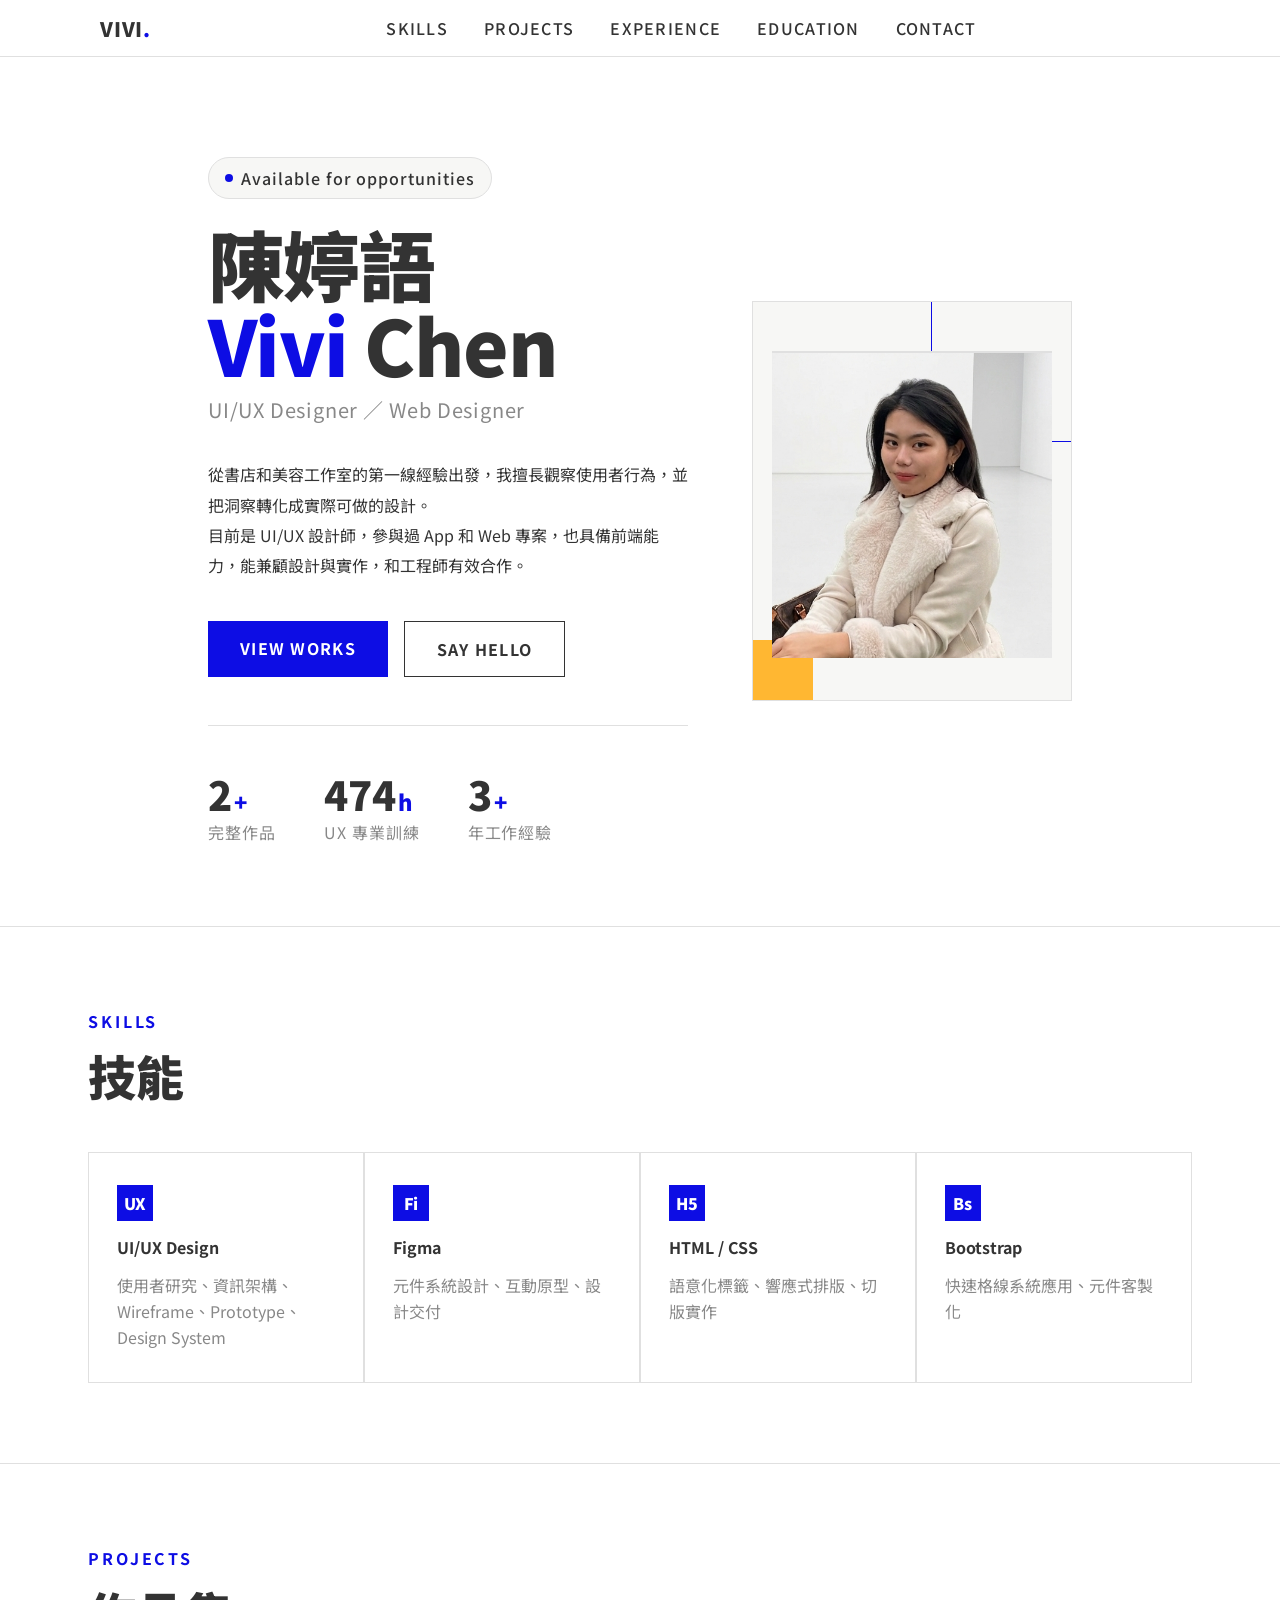
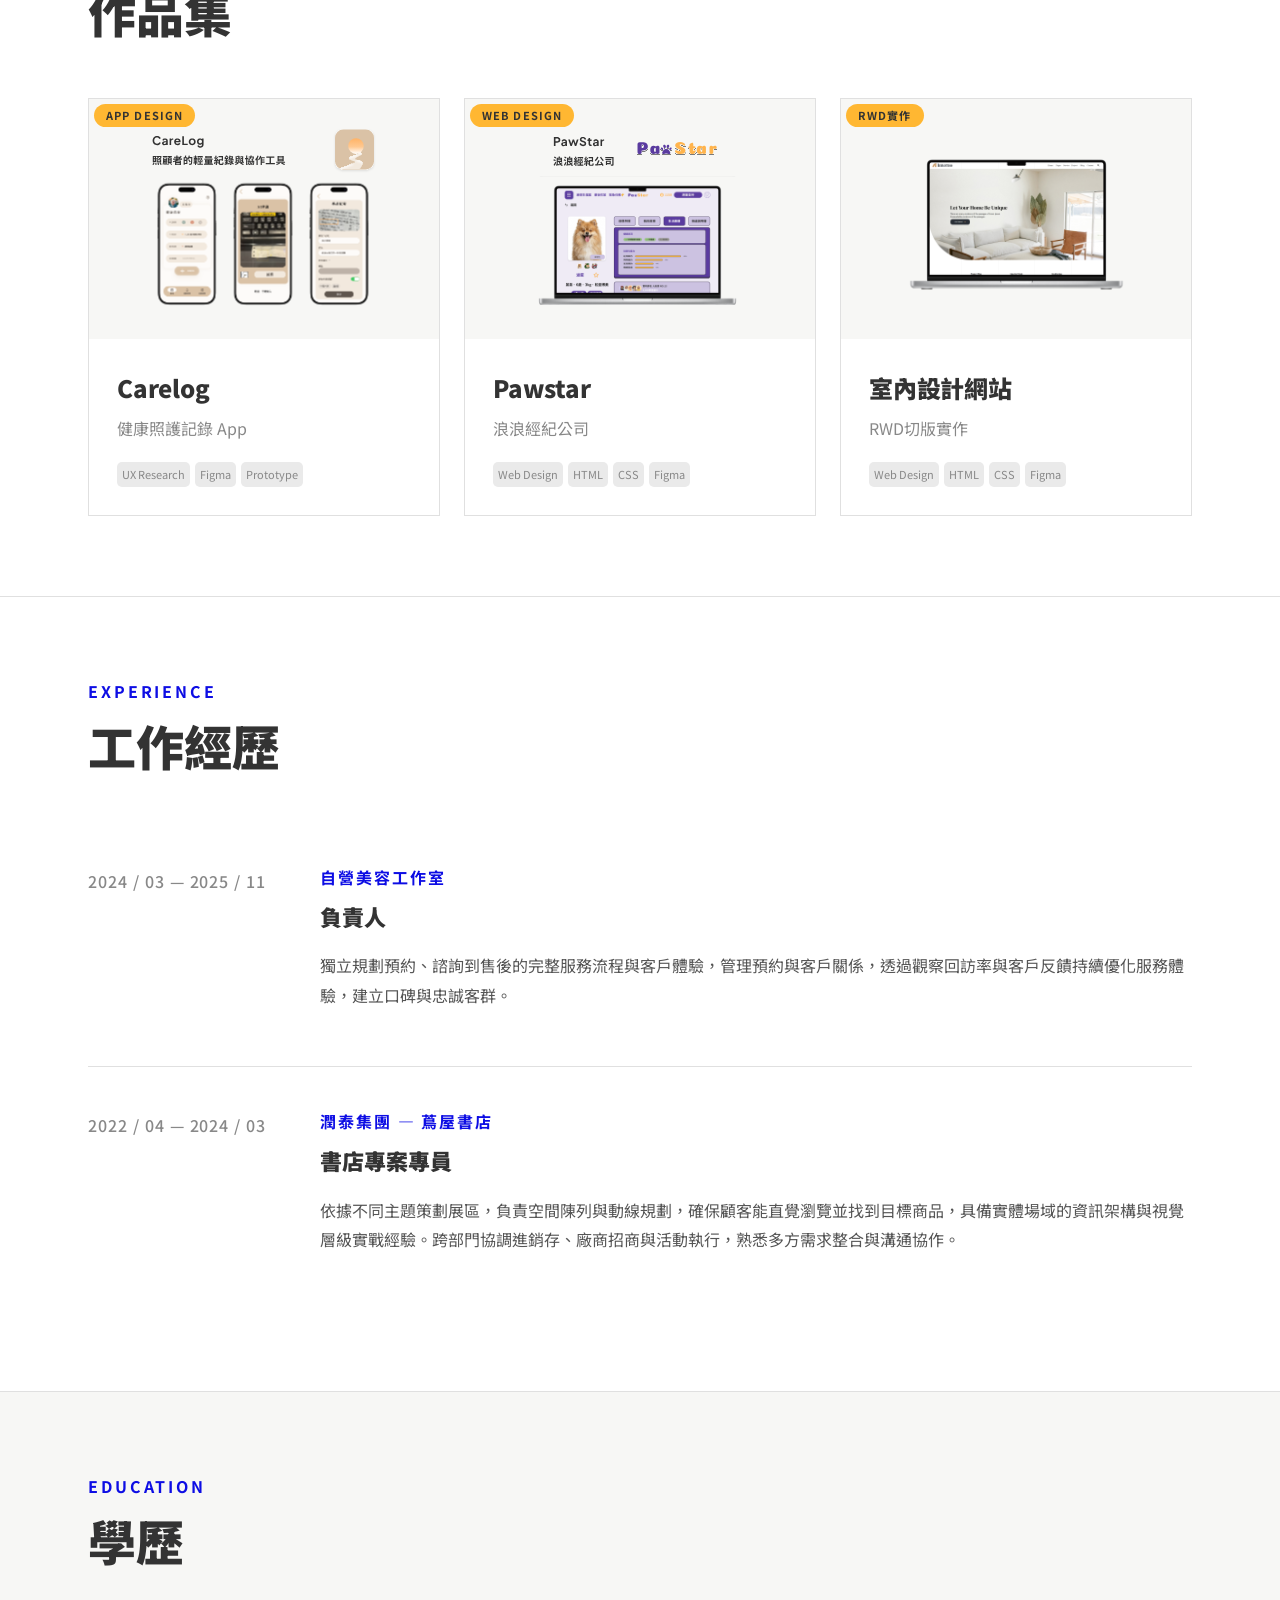
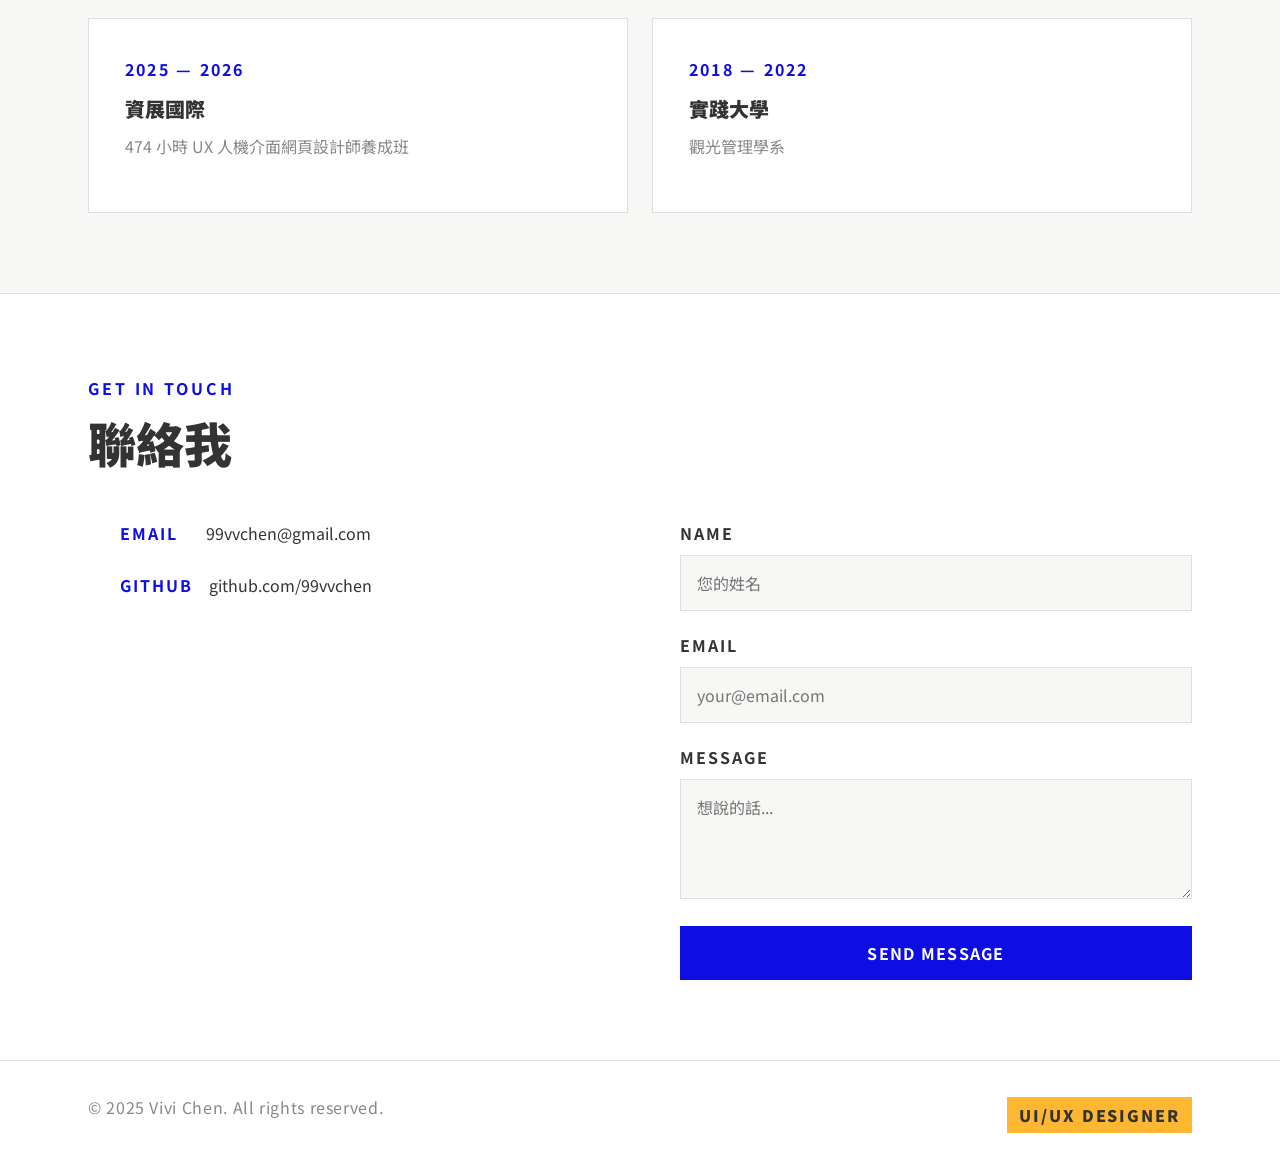
==== commit 1570d70d: "feat: add portfolio detail pages and navigation links" ====
--- a/index.html
+++ b/index.html
@@ -51,8 +51,8 @@
           </h1>
           <p class="hero-role">UI/UX Designer ／ Web Designer</p>
           <p class="hero-desc">
-            <!-- 自我介紹 —— 請替換下方文字 -->
-            我是陳婷語，一位專注於將用戶痛點轉化為流暢體驗的 UI/UX 設計師。設計背景源於書店策展與美容工作室的實務經歷，帶著對人行為的洞察踏入數位設計領域。
+            從書店和美容工作室的第一線經驗出發，我擅長觀察使用者行為，並把洞察轉化成實際可做的設計。<br>
+            目前是 UI/UX 設計師，參與過 App 和 Web 專案，也具備前端能力，能兼顧設計與實作，和工程師有效合作。
           </p>
           <div class="hero-cta-group">
             <a href="#projects" class="btn-primary-custom">View Works</a>
@@ -71,7 +71,7 @@
             </div>
             <div class="stat-item">
               <div class="stat-num">3<span>+</span></div>
-              <div class="stat-label">年服務業經驗</div>
+              <div class="stat-label">年工作經驗</div>
             </div>
           </div>
         </div>
@@ -142,62 +142,63 @@
       <div class="projects-grid">
 
         <!-- Project 1 : Carelog -->
-        <div class="project-card">
+        <a class="project-card" href="carelog.html">
           <div class="project-thumb">
             <div class="project-thumb-label">App Design</div>
-            <span><img class="project-cover-1" src="./img/carelog-cover.png" alt=""></span>
+            <span><img class="project-cover-1" src="./img/carelog-cover.svg" alt=""></span>
           </div>
           <div class="project-body">
-            <div class="project-title-row">
+            <div class="project-text-group">
               <p class="project-title">Carelog</p>
-            </div>
-            <p class="project-sub">健康照護記錄 App — 研究 · 原型 · 設計系統</p>
-
-            <div class="project-btns">
-              <a class="project-btn" href="https://www.figma.com/deck/brdWkbtN0t5r2YadvaaZKV" target="_blank">查看簡介</a>
-              <a class="project-btn" href="https://99vvchen.github.io/carelog-health-platform/"
-                target="_blank">查看切版</a>
-              </div>
-          </div>
-        </div>
+              <p class="project-sub">健康照護記錄 App </p>
+            </div>
+            <div class="project-tags">
+              <span class="tag blue">UX Research</span>
+              <span class="tag">Figma</span>
+              <span class="tag">Prototype</span>
+            </div>
+          </div>
+        </a>
 
         <!-- Project 2 : Pawstar -->
-        <div class="project-card">
+        <a class="project-card" href="pawstar.html">
           <div class="project-thumb">
-            <!-- 替換為 <img src="pawstar-cover.jpg" style="width:100%;height:100%;object-fit:cover;"> -->
             <div class="project-thumb-label">Web Design</div>
-            <span><img class="project-cover-2" src="./img/pawstar-cover.png" alt=""></span>
+            <span><img class="project-cover-2" src="./img/pawstar-cover.svg" alt=""></span>
           </div>
           <div class="project-body">
-            <div class="project-title-row">
+            <div class="project-text-group">
               <p class="project-title">Pawstar</p>
-            </div>
-            <p class="project-sub">浪浪經紀公司 — 資訊架構 · 切版實作</p>
-            <div class="project-btns">
-              <a class="project-btn" href="#" target="_blank">查看簡介</a>
-              <a class="project-btn" href="#" target="_blank">查看切版</a>
-              </div>
-          </div>
-        </div>
-
-        <!-- 可繼續新增 project-card -->
+              <p class="project-sub">浪浪經紀公司</p>
+            </div>
+            <div class="project-tags">
+              <span class="tag blue">Web Design</span>
+              <span class="tag">HTML</span>
+              <span class="tag">CSS</span>
+              <span class="tag">Figma</span>
+            </div>
+          </div>
+        </a>
+
         <!-- Project 3 : 室內設計 -->
-        <div class="project-card">
+        <a class="project-card" href="interio.html">
           <div class="project-thumb">
-            <!-- 替換為 <img src="pawstar-cover.jpg" style="width:100%;height:100%;object-fit:cover;"> -->
             <div class="project-thumb-label">RWD實作</div>
-            <span><img class="project-cover-2" src="./img/interio-cover.png" alt=""></span>
+            <span><img class="project-cover-2" src="./img/interio-cover.svg" alt=""></span>
           </div>
           <div class="project-body">
-            <div class="project-title-row">
+            <div class="project-text-group">
               <p class="project-title">室內設計網站</p>
-            </div>
-            <p class="project-sub">室內設計網站 — RWD切版實作</p>
-            <div class="project-btns">
-                <a class="project-btn" href="https://99vvchen.github.io/interiorDesign/" target="_blank">查看切版</a>
-              </div>
-          </div>
-        </div>
+              <p class="project-sub">RWD切版實作</p>
+            </div>
+            <div class="project-tags">
+              <span class="tag blue">Web Design</span>
+              <span class="tag">HTML</span>
+              <span class="tag">CSS</span>
+              <span class="tag">Figma</span>
+            </div>
+          </div>
+        </a>
 
       </div>
     </div>
--- a/style.css
+++ b/style.css
@@ -356,6 +356,8 @@
       transition: transform .2s, box-shadow .2s;
       display: flex;
       flex-direction: column;
+      text-decoration: none;
+      color: inherit;
     }
     .project-card:hover {
       transform: translateY(-4px);
@@ -404,6 +406,11 @@
       gap: 12px;
       margin-bottom: 8px;
       flex-wrap: wrap;
+    }
+    .project-text-group {
+      display: flex;
+      flex-direction: column;
+      gap: 5px;
     }
     .project-title {
       font-size: 24px;
@@ -442,8 +449,22 @@
     .project-sub {
       font-size: 16px;
       color: var(--text-muted);
-      margin-bottom: 16px;
-    }
+      margin-bottom: 0;
+    }
+    .project-tags{
+      display: flex;
+      gap: 5px;
+      margin-top: 20px;
+
+    }
+    .project-tags .tag{
+      color: var(--text-muted);
+      background-color: #eaeaea;
+      font-size: 11px;
+        padding: 3px 5px;
+        border-radius:5px ;
+      }
+
   
     /* ===== EXPERIENCE ===== */
     #experience {
@@ -657,4 +678,15 @@
       .skills-grid { grid-template-columns: 1fr 1fr; }
       .projects-grid { grid-template-columns: 1fr; }
     }
+
+
+
+    /* projects作品集頁面 */
+    .proj-hero-layout{
+      display: flex;
+      justify-content: ;
+    }
+    .proj-hero-cover{
+      width: 500px;
+    }
   
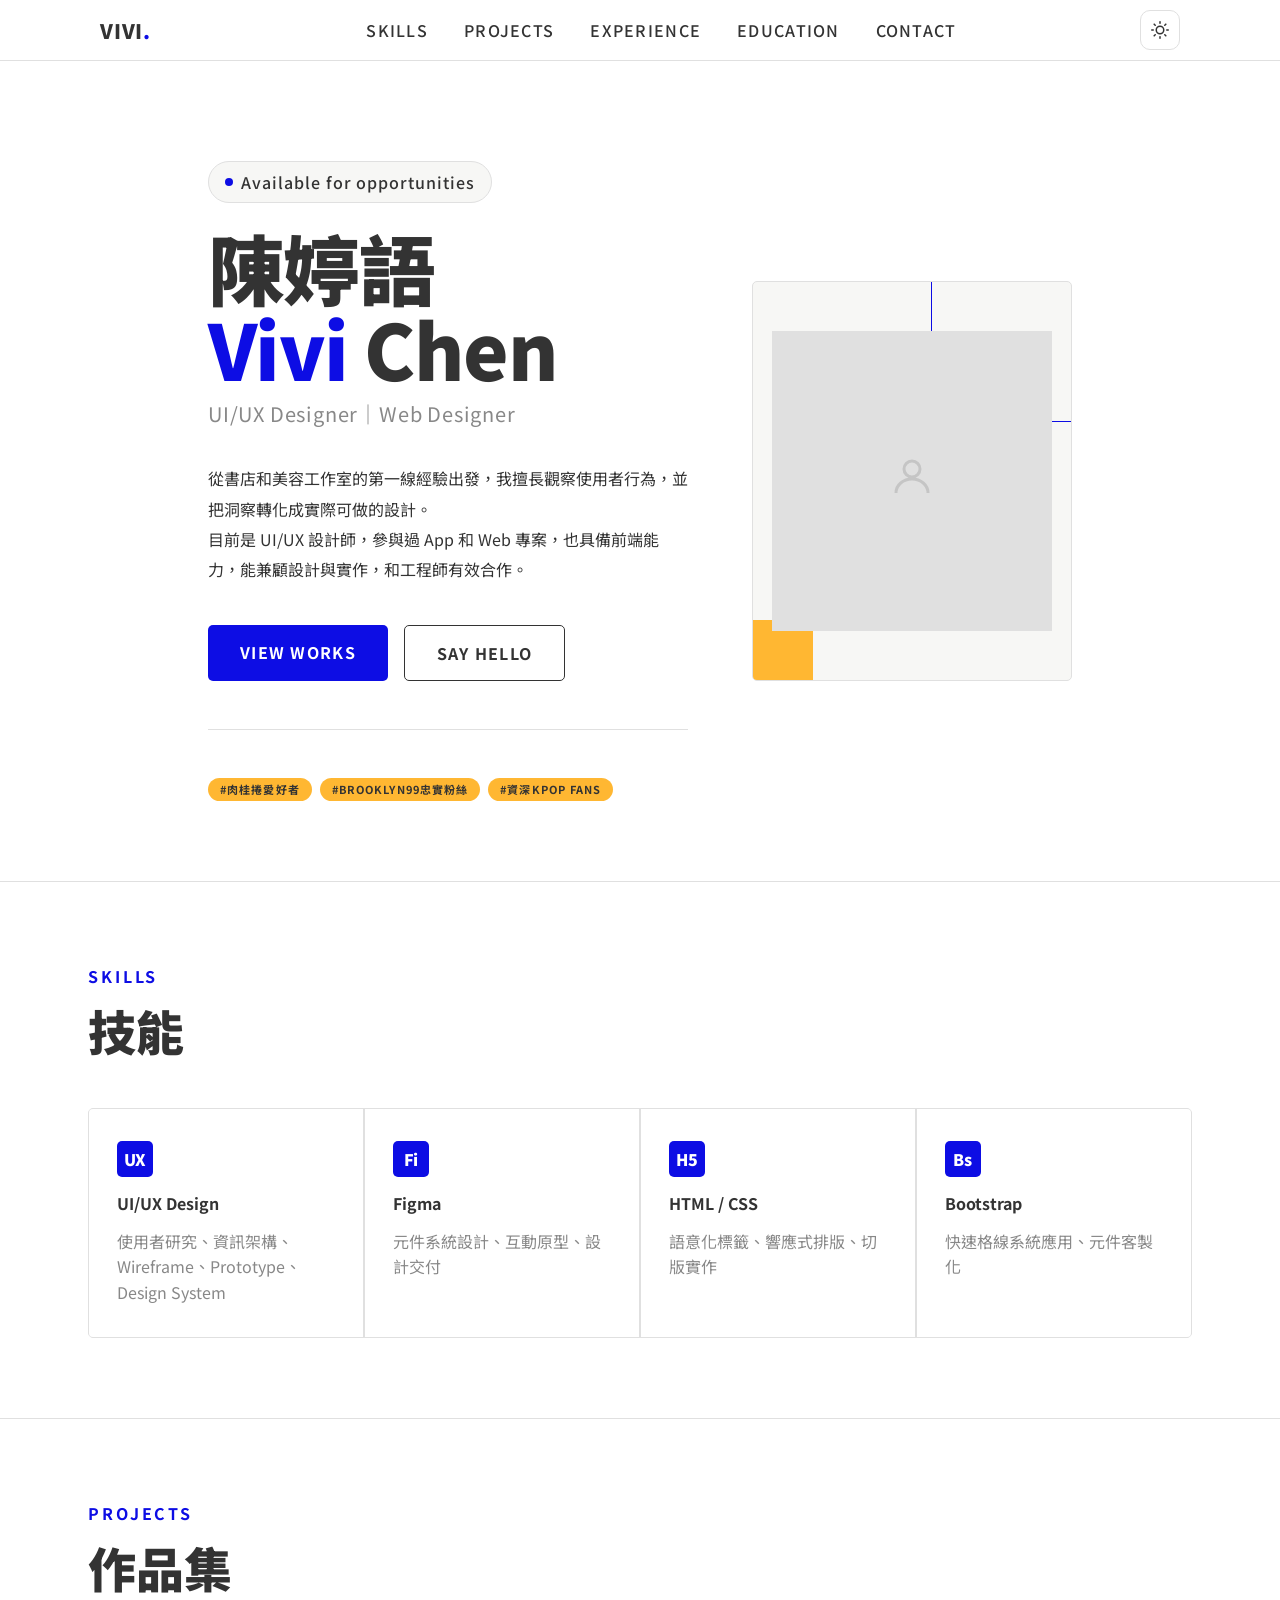
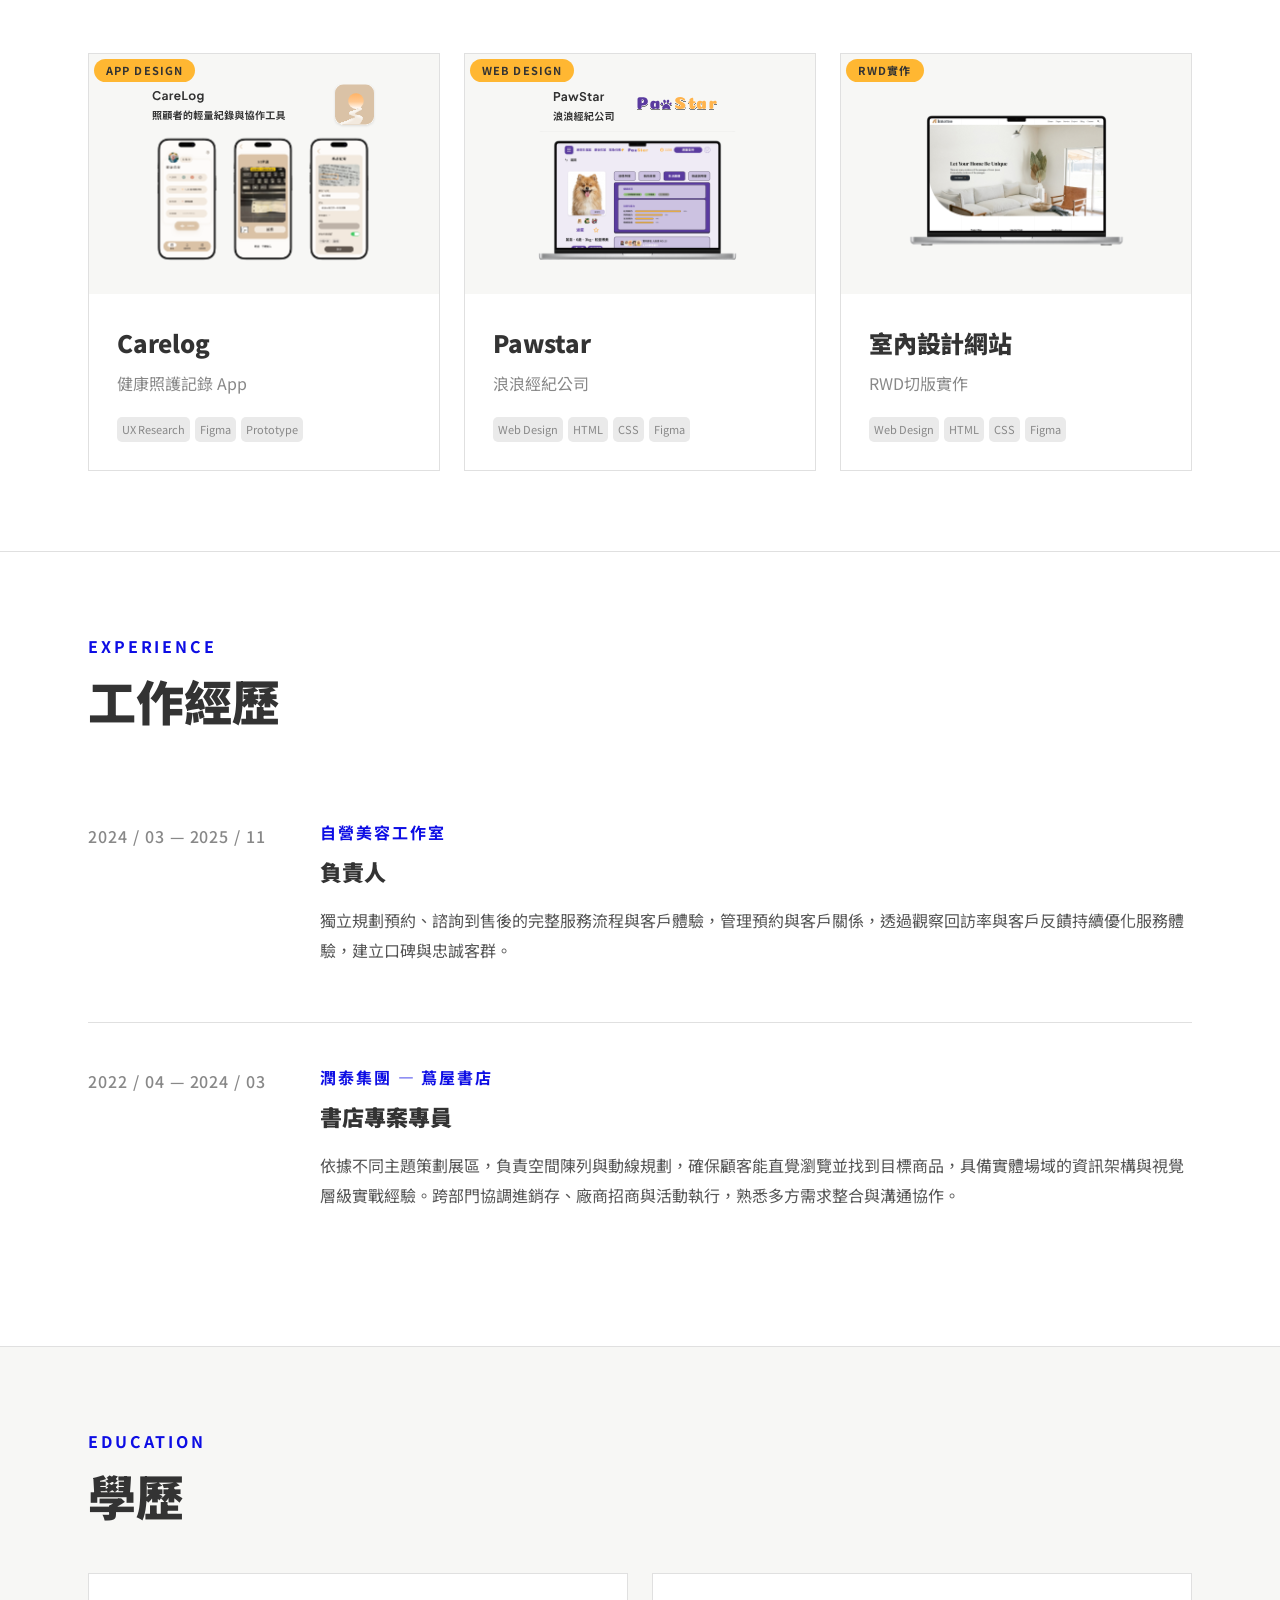
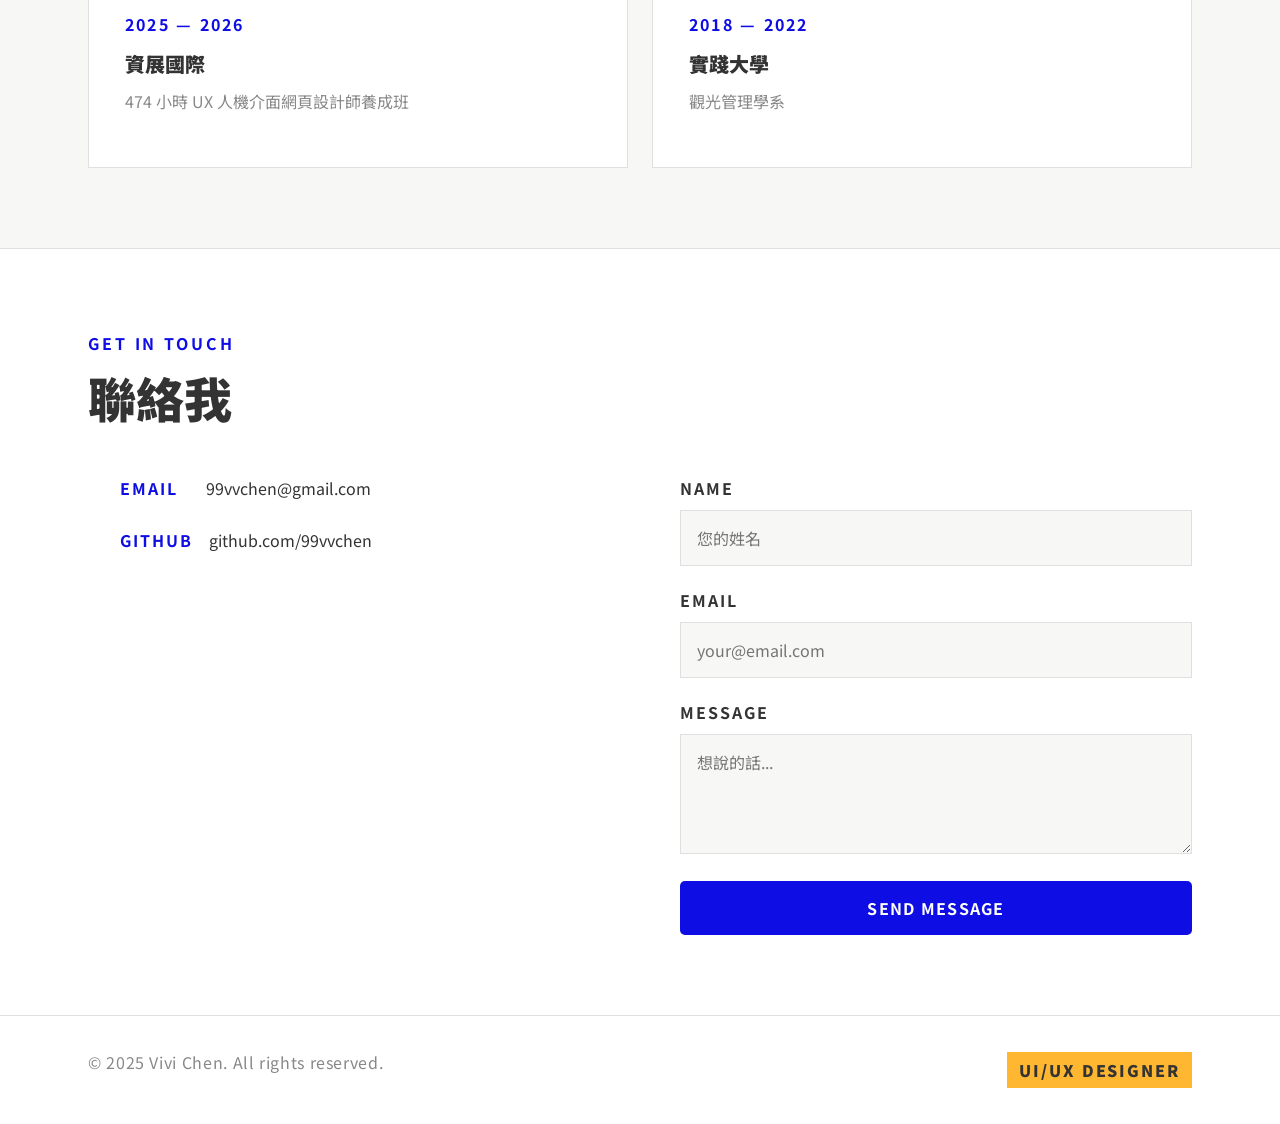
==== commit 93ba2d03: "新增light/dark mode，調整外觀樣式" ====
--- a/index.html
+++ b/index.html
@@ -5,6 +5,7 @@
   <meta charset="UTF-8" />
   <meta name="viewport" content="width=device-width, initial-scale=1.0" />
   <title>陳婷語 Vivi Chen｜UI/UX Designer</title>
+  <link rel="icon" href="./img/VIVI..svg" type="image/svg+xml">
 
   <!-- Google Fonts -->
   <link rel="preconnect" href="https://fonts.googleapis.com" />
@@ -15,8 +16,7 @@
   <!-- Bootstrap 5 -->
   <link rel="stylesheet" href="https://cdnjs.cloudflare.com/ajax/libs/bootstrap/5.3.3/css/bootstrap.min.css" />
   <link rel="stylesheet" href="style.css">
-
-
+  <script>if (localStorage.getItem('theme') === 'dark') document.documentElement.setAttribute('data-theme', 'dark');</script>
 </head>
 
 <body>
@@ -33,6 +33,17 @@
         <li><a href="#contact">Contact</a></li>
       </ul>
     </div>
+    <button class="theme-toggle" id="themeToggle" aria-label="切換深色/淺色模式">
+      <svg class="icon-sun" width="18" height="18" viewBox="0 0 24 24" fill="none" stroke="currentColor" stroke-width="2" stroke-linecap="round" stroke-linejoin="round">
+        <circle cx="12" cy="12" r="5"/><line x1="12" y1="1" x2="12" y2="3"/><line x1="12" y1="21" x2="12" y2="23"/>
+        <line x1="4.22" y1="4.22" x2="5.64" y2="5.64"/><line x1="18.36" y1="18.36" x2="19.78" y2="19.78"/>
+        <line x1="1" y1="12" x2="3" y2="12"/><line x1="21" y1="12" x2="23" y2="12"/>
+        <line x1="4.22" y1="19.78" x2="5.64" y2="18.36"/><line x1="18.36" y1="5.64" x2="19.78" y2="4.22"/>
+      </svg>
+      <svg class="icon-moon" width="18" height="18" viewBox="0 0 24 24" fill="none" stroke="currentColor" stroke-width="2" stroke-linecap="round" stroke-linejoin="round">
+        <path d="M21 12.79A9 9 0 1 1 11.21 3 7 7 0 0 0 21 12.79z"/>
+      </svg>
+    </button>
   </nav>
 
   <!-- ===== HERO ===== -->
@@ -49,7 +60,7 @@
             陳婷語<br>
             <span class="highlight">Vivi</span> Chen
           </h1>
-          <p class="hero-role">UI/UX Designer ／ Web Designer</p>
+          <p class="hero-role">UI/UX Designer｜Web Designer</p>
           <p class="hero-desc">
             從書店和美容工作室的第一線經驗出發，我擅長觀察使用者行為，並把洞察轉化成實際可做的設計。<br>
             目前是 UI/UX 設計師，參與過 App 和 Web 專案，也具備前端能力，能兼顧設計與實作，和工程師有效合作。
@@ -59,20 +70,11 @@
             <a href="mailto:99vvchen@gmail.com" class="btn-outline-custom">Say Hello</a>
           </div>
 
-          <!-- Stats -->
+          <!-- Fun tags -->
           <div class="hero-stats">
-            <div class="stat-item">
-              <div class="stat-num">2<span>+</span></div>
-              <div class="stat-label">完整作品</div>
-            </div>
-            <div class="stat-item">
-              <div class="stat-num">474<span>h</span></div>
-              <div class="stat-label">UX 專業訓練</div>
-            </div>
-            <div class="stat-item">
-              <div class="stat-num">3<span>+</span></div>
-              <div class="stat-label">年工作經驗</div>
-            </div>
+            <span class="project-thumb-label">#肉桂捲愛好者</span>
+            <span class="project-thumb-label">#brooklyn99忠實粉絲</span>
+            <span class="project-thumb-label">#資深KPOP fans</span>
           </div>
         </div>
 
@@ -85,7 +87,7 @@
                 <circle cx="12" cy="8" r="4" />
                 <path d="M4 20c0-4 3.6-7 8-7s8 3 8 7" />
               </svg>
-              <img class="hero-photo" src="./img/profile.png" alt=""></span>
+              <img class="hero-photo" src="./img/profile.JPG" alt=""></span>
             </div>
           </div>
         </div>
@@ -315,6 +317,7 @@
 
   <!-- Bootstrap JS -->
   <script src="https://cdnjs.cloudflare.com/ajax/libs/bootstrap/5.3.3/js/bootstrap.bundle.min.js"></script>
+  <script src="theme.js"></script>
 
 </body>
 
--- a/style.css
+++ b/style.css
@@ -178,6 +178,7 @@
       text-transform: uppercase;
       text-decoration: none;
       display: inline-block;
+      border-radius: 5px;
       transition: background .2s, transform .15s;
     }
     .btn-primary-custom:hover {
@@ -196,6 +197,7 @@
       text-transform: uppercase;
       text-decoration: none;
       display: inline-block;
+      border-radius: 5px;
       transition: background .2s, color .2s;
     }
     .btn-outline-custom:hover {
@@ -215,6 +217,7 @@
       height: 400px;
       background: var(--light-bg);
       border: 1.5px solid var(--border);
+      border-radius: 5px;
       position: relative;
       display: flex;
       align-items: center;
@@ -251,19 +254,51 @@
       letter-spacing: .06em;
       position: relative;
       z-index: 1;
+      overflow: hidden;
+    }
+    .hero-photo-placeholder::before {
+      content: '';
+      position: absolute;
+      top: -50%; left: -50%;
+      width: 200%; height: 200%;
+      background: linear-gradient(
+        0deg,
+        transparent,
+        transparent 30%,
+        rgba(13, 13, 228, 0.22)
+      );
+      transform: rotate(-45deg);
+      transition: all 0.6s ease;
+      opacity: 0;
+      z-index: 2;
+      pointer-events: none;
     }
     .hero-photo-placeholder svg {
       width: 48px; height: 48px;
       opacity: .3;
     }
+    .hero-photo-frame {
+      transition: transform 0.5s ease, box-shadow 0.5s ease;
+    }
+    .hero-photo-frame:hover {
+      transform: scale(1.03);
+      box-shadow: 0 0 32px rgba(13, 13, 228, 0.25);
+    }
+    .hero-photo-frame:hover .hero-photo-placeholder::before {
+      opacity: 1;
+      transform: rotate(-45deg) translateY(100%);
+    }
 
     /* hero stats row */
     .hero-stats {
       display: flex;
-      gap: 48px;
+      gap: 8px;
       margin-top: 48px;
       padding-top: 48px;
       border-top: 1.5px solid var(--border);
+    }
+    .hero-stats .project-thumb-label {
+      position: static;
     }
     .hero-photo{
       width: 100%;
@@ -299,7 +334,9 @@
       gap: 1.5px;
       background: var(--border);
       border: 1.5px solid var(--border);
+      border-radius: 5px;
       margin-top: 48px;
+      overflow: hidden;
     }
     .skill-cell {
       background: var(--white);
@@ -314,6 +351,7 @@
     .skill-icon {
       width: 36px; height: 36px;
       background: var(--accent-b);
+      border-radius: 5px;
       display: flex;
       align-items: center;
       justify-content: center;
@@ -681,6 +719,53 @@
 
 
 
+    /* ===== DARK MODE ===== */
+    [data-theme="dark"] {
+      --primary:    #E8E8E8;
+      --accent-b:   #FFB732;
+      --white:      #111111;
+      --light-bg:   #1A1A1A;
+      --border:     #2E2E2E;
+      --text-muted: #9A9A9A;
+    }
+
+    .theme-transition,
+    .theme-transition * {
+      transition: background-color 0.3s ease, color 0.3s ease,
+                  border-color 0.3s ease, box-shadow 0.3s ease !important;
+    }
+
+    [data-theme="dark"] .exp-desc            { color: #9A9A9A; }
+    [data-theme="dark"] .project-tags .tag   { background-color: #2A2A2A; }
+    [data-theme="dark"] .project-thumb       { background: #ffffff; }
+    [data-theme="dark"] .project-thumb-label { color: #333333; }
+    [data-theme="dark"] .tag.blue {
+      background-color: rgba(255, 183, 50, 0.18);
+      color: #FFB732;
+    }
+
+    .theme-toggle {
+      background: none;
+      border: 1.5px solid var(--border);
+      border-radius: 10px;
+      width: 40px;
+      height: 40px;
+      display: flex;
+      align-items: center;
+      justify-content: center;
+      cursor: pointer;
+      color: var(--primary);
+      flex-shrink: 0;
+      transition: border-color .2s, color .2s;
+    }
+    .theme-toggle:hover {
+      border-color: var(--accent-b);
+      color: var(--accent-b);
+    }
+    .theme-toggle .icon-moon { display: none; }
+    [data-theme="dark"] .theme-toggle .icon-sun  { display: none; }
+    [data-theme="dark"] .theme-toggle .icon-moon { display: block; }
+
     /* projects作品集頁面 */
     .proj-hero-layout{
       display: flex;
